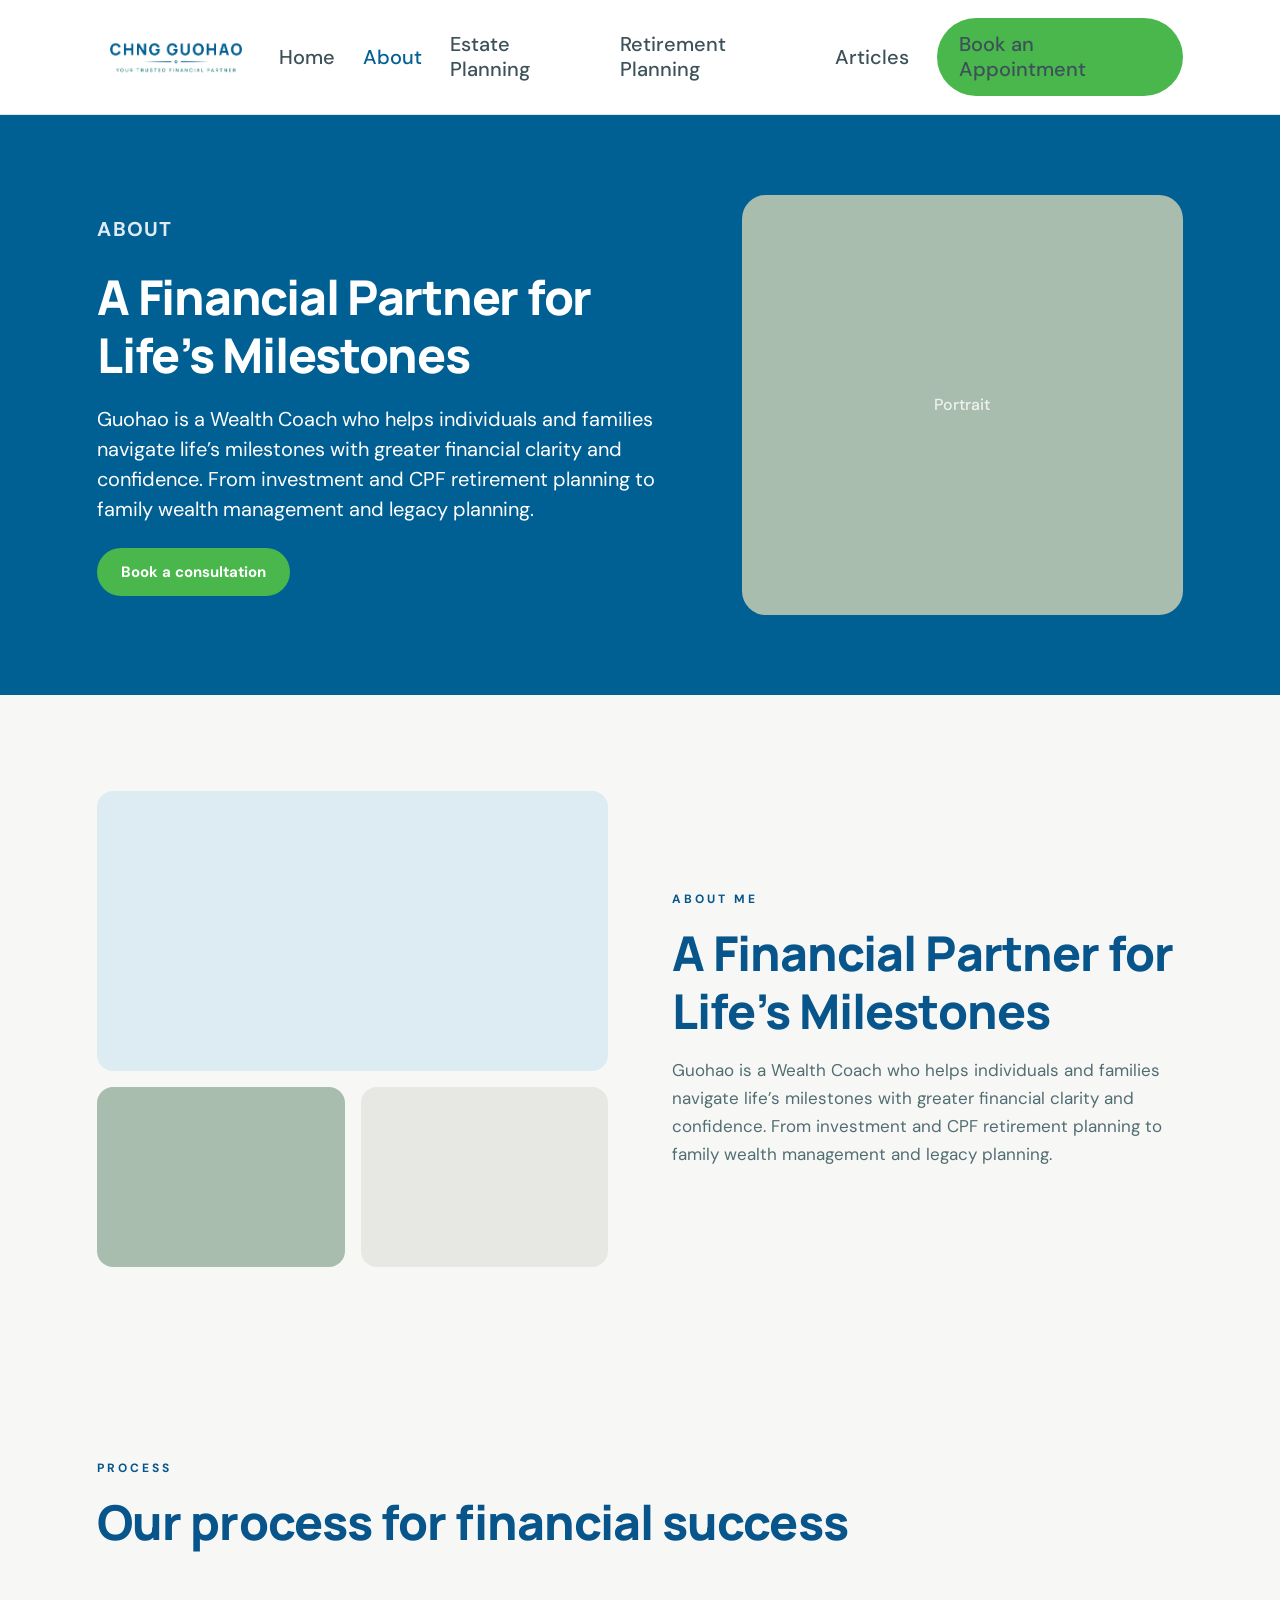
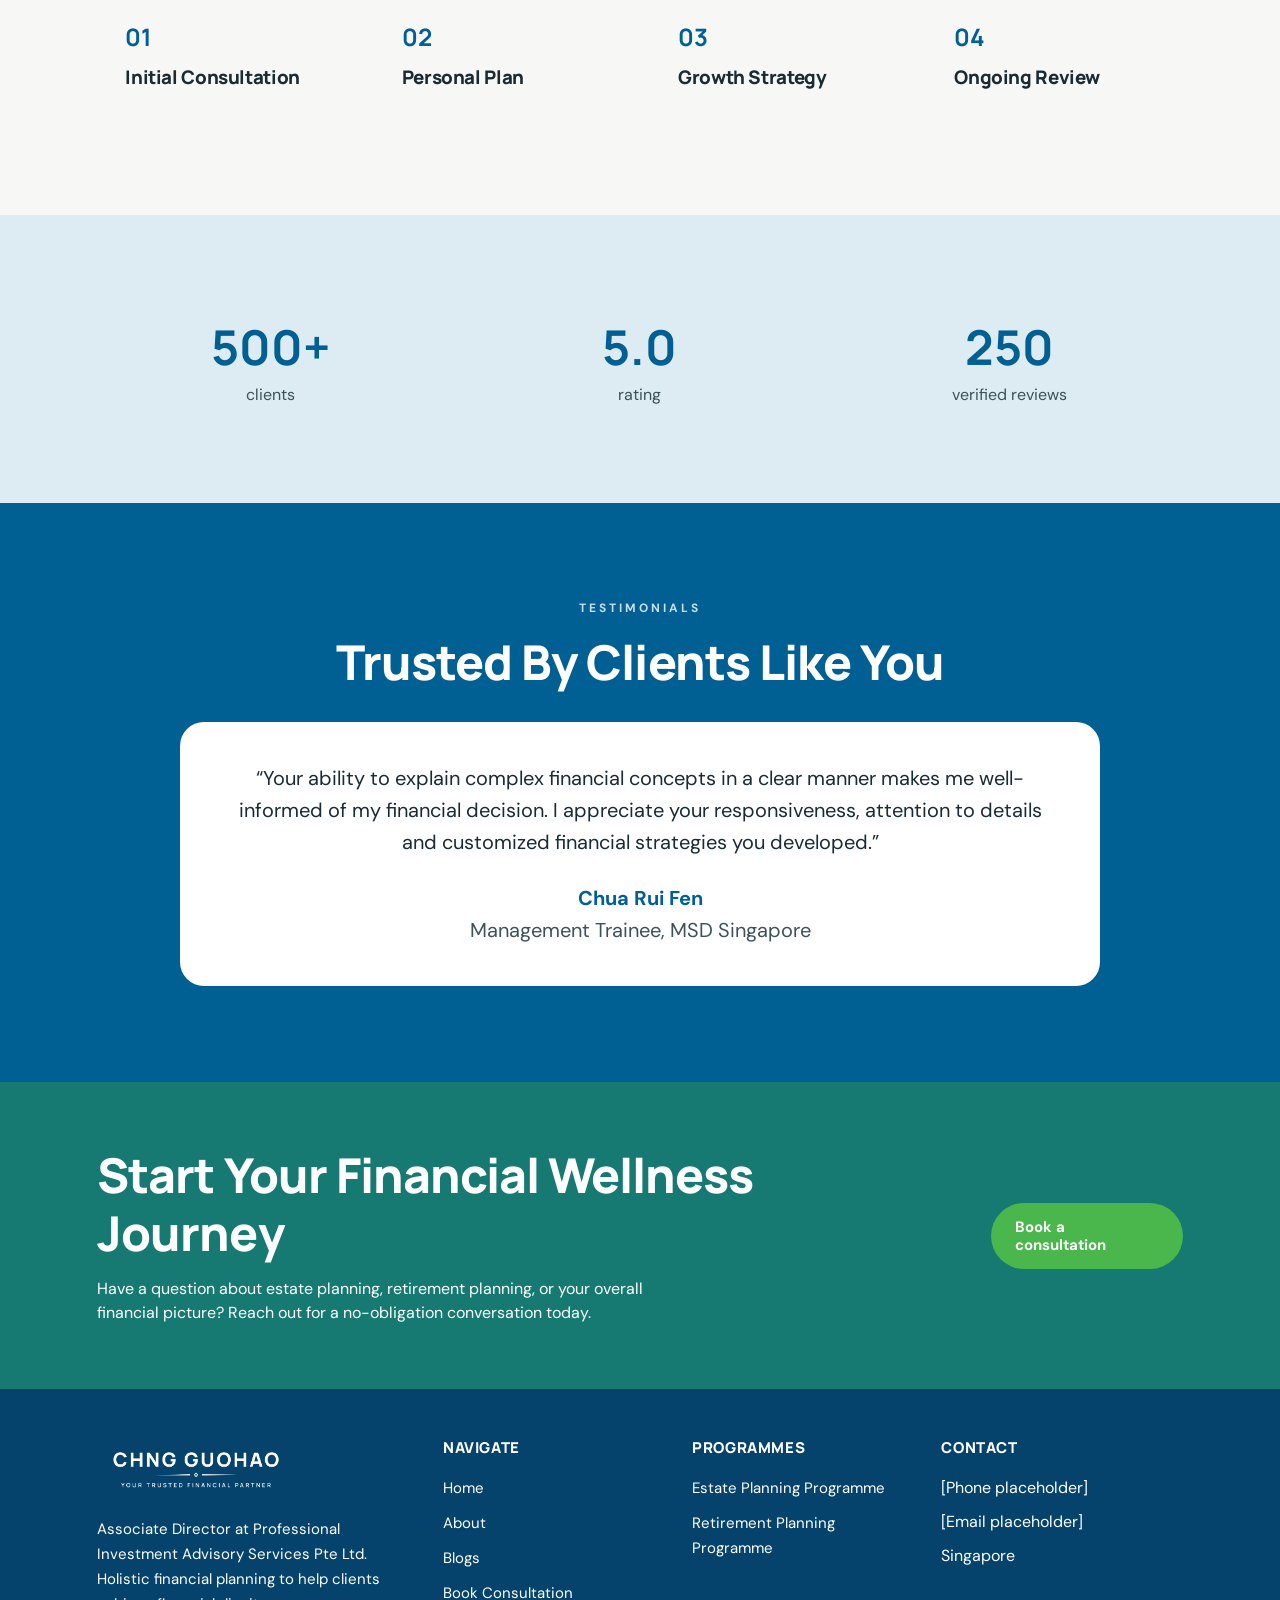
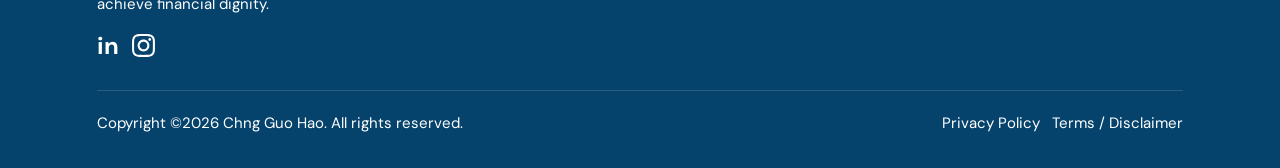
==== site/about.html @ ad6c1161 "Add working Wealth Path website with live growth calculators Ship a six-page static prototype matchi" ====
<!DOCTYPE html>
<html lang="en">
<head>
  <meta charset="utf-8">
  <meta name="viewport" content="width=device-width, initial-scale=1">
  <title>About | Wealth Path</title>
  <link rel="preconnect" href="https://fonts.googleapis.com">
  <link rel="preconnect" href="https://fonts.gstatic.com" crossorigin>
  <link href="https://fonts.googleapis.com/css2?family=DM+Sans:ital,opsz,wght@0,9..40,400;0,9..40,500;0,9..40,700;1,9..40,400&family=Manrope:wght@800&display=swap" rel="stylesheet">
  <link rel="stylesheet" href="css/styles.css">
</head>
<body data-page="about">
  <a class="skip" href="#main">Skip to content</a>
  <header class="site-header" data-site-header></header>
  <main id="main">
    <section class="hero navy">
      <div>
        <p class="eyebrow">About</p>
        <h1>A Financial Partner for Life’s Milestones</h1>
        <p>Guohao is a Wealth Coach who helps individuals and families navigate life’s milestones with greater financial clarity and confidence. From investment and CPF retirement planning to family wealth management and legacy planning.</p>
        <a class="btn" href="book.html">Book a consultation</a>
      </div>
      <div class="portrait" aria-hidden="true">Portrait</div>
    </section>
    <section class="section">
      <div class="section-inner split">
        <div class="mosaic">
          <div class="wide"></div>
          <div class="mosaic-row"><span></span><span></span></div>
        </div>
        <div>
          <p class="kicker navy">About me</p>
          <h2>A Financial Partner for Life’s Milestones</h2>
          <p class="lede">Guohao is a Wealth Coach who helps individuals and families navigate life’s milestones with greater financial clarity and confidence. From investment and CPF retirement planning to family wealth management and legacy planning.</p>
        </div>
      </div>
    </section>
    <section class="section">
      <div class="section-inner">
        <p class="kicker navy">Process</p>
        <h2>Our process for financial success</h2>
        <div class="steps">
          <div class="step"><strong>01</strong><h3>Initial Consultation</h3></div>
          <div class="step"><strong>02</strong><h3>Personal Plan</h3></div>
          <div class="step"><strong>03</strong><h3>Growth Strategy</h3></div>
          <div class="step"><strong>04</strong><h3>Ongoing Review</h3></div>
        </div>
      </div>
    </section>
    <section class="section stats">
      <div><strong>500+</strong><span>clients</span></div>
      <div><strong>5.0</strong><span>rating</span></div>
      <div><strong>250</strong><span>verified reviews</span></div>
    </section>
    <section class="section quote-wrap">
      <p class="kicker">Testimonials</p>
      <h2>Trusted By Clients Like You</h2>
      <blockquote class="quote">
        <p>“Your ability to explain complex financial concepts in a clear manner makes me well-informed of my financial decision. I appreciate your responsiveness, attention to details and customized financial strategies you developed.”</p>
        <p class="who">Chua Rui Fen</p>
        <p class="role">Management Trainee, MSD Singapore</p>
      </blockquote>
    </section>
    <section class="cta-band">
      <div>
        <h2>Start Your Financial Wellness Journey</h2>
        <p>Have a question about estate planning, retirement planning, or your overall financial picture? Reach out for a no-obligation conversation today.</p>
      </div>
      <a class="btn" href="book.html">Book a consultation</a>
    </section>
  </main>
  <footer class="site-footer" data-site-footer></footer>
  <script src="js/site.js"></script>
</body>
</html>
---- site/css/styles.css ----
:root {
  --navy: #005f93;
  --navy-deep: #07558a;
  --teal: #167a72;
  --sage: #a9bdaf;
  --warm: #e7e7e3;
  --ice: #dcecf2;
  --gold: #f2ba49;
  --ink: #1a2b33;
  --muted: #3d5159;
  --muted-2: #526d72;
  --page: #f7f8f6;
  --white: #ffffff;
  --footer: #05436c;
  --cta: #49b74c;
  --pad: clamp(20px, 7.6vw, 110px);
  --max: 1224px;
  --radius: 16px;
  --shadow: 0 18px 30px rgba(7, 85, 138, 0.1);
}

*,
*::before,
*::after { box-sizing: border-box; }

html { scroll-behavior: smooth; }

body {
  margin: 0;
  background: var(--page);
  color: var(--ink);
  font-family: "DM Sans", system-ui, sans-serif;
  font-optical-sizing: auto;
  line-height: 1.5;
}

img { max-width: 100%; display: block; }
a { color: inherit; text-decoration: none; }
button, input, select, textarea { font: inherit; }
h1, h2, h3 { font-family: Manrope, "DM Sans", sans-serif; font-weight: 800; letter-spacing: -0.02em; margin: 0; }
p { margin: 0; }

.skip {
  position: absolute;
  left: -999px;
  top: 8px;
}
.skip:focus { left: 8px; background: var(--white); padding: 8px 12px; z-index: 40; }

/* Header */
.site-header {
  background: var(--white);
  position: sticky;
  top: 0;
  z-index: 20;
  border-bottom: 1px solid rgba(169, 189, 175, 0.35);
}
.header-inner {
  max-width: 1440px;
  margin: 0 auto;
  min-height: 93px;
  padding: 18px var(--pad);
  display: flex;
  align-items: center;
  justify-content: space-between;
  gap: 24px;
}
.logo img { height: 52px; width: auto; }
.nav {
  display: flex;
  align-items: center;
  gap: 28px;
}
.nav a {
  color: var(--muted);
  font-size: 20px;
  font-weight: 500;
  line-height: 25px;
}
.nav a:hover,
.nav a.is-active { color: var(--navy); }
.btn {
  display: inline-flex;
  align-items: center;
  justify-content: center;
  gap: 8px;
  background: var(--cta);
  color: var(--white);
  border: 0;
  border-radius: 100px;
  padding: 15px 24px;
  font-size: 15px;
  font-weight: 700;
  line-height: 18px;
  cursor: pointer;
}
.btn:hover { filter: brightness(0.96); }
.btn-gold { background: var(--gold); }
.btn-outline {
  background: transparent;
  color: var(--navy);
  border: 1.5px solid var(--navy);
}
.nav-cta { padding: 14px 22px; font-size: 15px; }
.nav-toggle {
  display: none;
  background: none;
  border: 0;
  width: 44px;
  height: 44px;
  cursor: pointer;
}
.nav-toggle span,
.nav-toggle span::before,
.nav-toggle span::after {
  display: block;
  width: 22px;
  height: 2px;
  background: var(--navy);
  position: relative;
}
.nav-toggle span::before,
.nav-toggle span::after {
  content: "";
  position: absolute;
  left: 0;
}
.nav-toggle span::before { top: -7px; }
.nav-toggle span::after { top: 7px; }

/* Hero */
.hero {
  display: grid;
  grid-template-columns: minmax(0, 1.15fr) minmax(280px, 0.85fr);
  gap: 48px;
  align-items: center;
  padding: 80px var(--pad);
  background: var(--teal);
  color: var(--white);
}
.hero.navy { background: var(--navy); }
.eyebrow {
  font-size: 13px;
  font-weight: 700;
  letter-spacing: 1.3px;
  text-transform: uppercase;
  opacity: 0.88;
  margin-bottom: 16px;
}
.hero h1 {
  font-size: clamp(32px, 4vw, 48px);
  line-height: 1.2;
  letter-spacing: -1.27px;
  margin-bottom: 20px;
}
.hero h1 .gold { color: var(--gold); }
.hero p { font-size: 20px; line-height: 30px; max-width: 42ch; margin-bottom: 24px; }
.badges {
  display: flex;
  flex-wrap: wrap;
  gap: 16px;
  align-items: center;
  margin-bottom: 28px;
  font-weight: 700;
}
.badges span { opacity: 0.45; font-family: Manrope, sans-serif; letter-spacing: 0.74px; font-size: 18px; }
.portrait {
  background: var(--sage);
  border-radius: 24px;
  min-height: 420px;
  display: grid;
  place-items: center;
  color: rgba(255,255,255,0.8);
  font-weight: 500;
}

.ticker {
  background: var(--white);
  display: flex;
  flex-wrap: wrap;
  justify-content: center;
  gap: 32px;
  padding: 38px var(--pad);
  font-family: Manrope, sans-serif;
  font-weight: 800;
  letter-spacing: 1.2px;
  font-size: 15px;
}

.section { padding: 96px var(--pad); }
.section.tight { padding: 72px var(--pad); }
.section-inner { max-width: var(--max); margin: 0 auto; }
.kicker {
  color: var(--cta);
  font-size: 12px;
  font-weight: 700;
  letter-spacing: 3px;
  text-transform: uppercase;
  margin-bottom: 16px;
}
.kicker.navy { color: var(--navy-deep); }
h2 { font-size: clamp(32px, 4vw, 48px); line-height: 1.2; color: var(--navy-deep); }
.lede { color: var(--muted-2); font-size: 17px; line-height: 28px; max-width: 52ch; margin-top: 16px; }

.split {
  display: grid;
  grid-template-columns: 1fr 1fr;
  gap: 64px;
  align-items: center;
}
.mosaic { display: grid; gap: 16px; }
.mosaic .wide { height: 280px; border-radius: 16px; background: var(--ice); }
.mosaic-row { display: grid; grid-template-columns: 1fr 1fr; gap: 16px; }
.mosaic-row span { height: 180px; border-radius: 16px; }
.mosaic-row span:first-child { background: var(--sage); }
.mosaic-row span:last-child { background: var(--warm); }

.navy-block { background: var(--navy); color: var(--white); }
.navy-block h2 { color: var(--white); margin-bottom: 40px; }

.usp-grid {
  display: grid;
  grid-template-columns: 1fr 1fr;
  gap: 20px;
}
.usp {
  background: rgba(255,255,255,0.12);
  border-radius: 20px;
  padding: 40px;
  position: relative;
  overflow: hidden;
  min-height: 250px;
}
.usp .icon {
  width: 98px;
  height: 98px;
  border-radius: 8px;
  background: rgba(220, 236, 242, 0.85);
  display: grid;
  place-items: center;
  margin-bottom: 20px;
}
.usp .icon img { max-height: 72px; width: auto; }
.usp h3 { font-family: "DM Sans", sans-serif; font-size: 20px; font-weight: 700; letter-spacing: 0; margin-bottom: 12px; }
.usp p { color: var(--ice); font-size: 18px; line-height: 24px; max-width: 46ch; }
.usp .num {
  position: absolute;
  right: 28px;
  bottom: 8px;
  font-size: 72px;
  font-weight: 300;
  opacity: 0.18;
  line-height: 1;
}

.cards { display: grid; grid-template-columns: 1fr 1fr; gap: 24px; margin-top: 40px; }
.card {
  background: var(--page);
  border-radius: 20px;
  padding: 32px;
}
.card.white { background: var(--white); }
.card h3 { font-size: 20px; color: var(--ink); font-family: Manrope, sans-serif; margin-bottom: 12px; }
.card p { color: var(--muted); font-size: 18px; line-height: 28px; }
.card a { display: inline-block; margin-top: 16px; color: var(--navy); font-weight: 700; font-size: 14px; }

.steps { display: grid; grid-template-columns: repeat(4, 1fr); gap: 20px; margin-top: 40px; }
.step { background: var(--page); border-radius: 16px; padding: 28px; }
.step strong { display: block; color: var(--navy); font-size: 24px; font-family: Manrope, sans-serif; margin-bottom: 8px; }

.stats {
  background: var(--ice);
  display: grid;
  grid-template-columns: repeat(3, 1fr);
  gap: 24px;
  text-align: center;
}
.stats strong { display: block; font-family: Manrope, sans-serif; font-size: 48px; color: var(--navy); }
.stats span { color: var(--muted); }

.quote-wrap { background: var(--navy); color: var(--white); text-align: center; }
.quote-wrap .kicker { color: rgba(255,255,255,0.8); }
.quote-wrap h2 { color: var(--white); margin-bottom: 32px; }
.quote {
  background: var(--white);
  color: var(--ink);
  border-radius: 24px;
  padding: 40px;
  max-width: 920px;
  margin: 0 auto;
}
.quote p { font-size: 20px; line-height: 32px; }
.quote .who { margin-top: 24px; color: var(--navy); font-weight: 700; }
.quote .role { color: var(--muted); font-weight: 400; }

/* FAQ */
.faq-layout { display: grid; grid-template-columns: 420px 1fr; gap: 64px; }
.faq-item {
  border: 1px solid var(--sage);
  border-radius: 12px;
  background: var(--white);
  overflow: hidden;
  margin-bottom: 16px;
}
.faq-item button {
  width: 100%;
  display: flex;
  justify-content: space-between;
  gap: 16px;
  background: none;
  border: 0;
  padding: 20px 24px;
  text-align: left;
  color: var(--navy-deep);
  font-weight: 700;
  font-size: 16px;
  cursor: pointer;
}
.faq-item .sign { font-weight: 400; font-size: 20px; }
.faq-item .answer {
  display: none;
  padding: 0 24px 20px;
  color: var(--muted-2);
  font-size: 15px;
  line-height: 22px;
}
.faq-item.is-open { background: var(--navy); border-color: var(--navy); }
.faq-item.is-open .answer { display: block; color: var(--ice); }
.faq-item.is-open button { color: var(--ice); }

.cta-band {
  background: var(--teal);
  color: var(--white);
  display: flex;
  justify-content: space-between;
  align-items: center;
  gap: 48px;
  padding: 64px var(--pad);
}
.cta-band h2 { color: var(--white); }
.cta-band p { margin-top: 16px; max-width: 52ch; }

/* Calculator */
.calc {
  background: var(--ice);
  padding: 112px var(--pad);
}
.calc-grid {
  max-width: 1280px;
  margin: 0 auto;
  display: grid;
  grid-template-columns: 409px 1fr;
  gap: 80px;
  align-items: start;
}
.calc h2 { font-size: 48px; line-height: 60px; letter-spacing: -1.2px; }
.calc h2 span { color: var(--cta); }
.fv-card {
  background: var(--navy-deep);
  color: var(--white);
  border-radius: 16px;
  padding: 28px;
  margin-top: 32px;
}
.fv-card .label {
  font-size: 12px;
  font-weight: 700;
  letter-spacing: 2.4px;
  text-transform: uppercase;
  color: rgba(255,255,255,0.55);
}
.fv-card .value {
  color: var(--cta);
  font-size: 36px;
  font-weight: 700;
  line-height: 40px;
  margin: 12px 0;
}
.fv-card .note { font-size: 12px; line-height: 20px; color: rgba(255,255,255,0.55); }
.calc-panel {
  background: var(--white);
  border-radius: 16px;
  box-shadow: var(--shadow);
  padding: 32px;
}
.field {
  display: grid;
  grid-template-columns: 1fr 297px 112px;
  gap: 8px;
  align-items: center;
  margin-bottom: 16px;
}
.field label { font-weight: 700; color: var(--navy-deep); }
.field input {
  height: 54px;
  border: 1px solid var(--sage);
  border-radius: 8px;
  padding: 14px 16px;
  color: var(--navy-deep);
}
.field input:focus { outline: 2px solid var(--navy); outline-offset: 1px; }
.chip {
  background: var(--warm);
  height: 52px;
  border-radius: 8px;
  display: grid;
  place-items: center;
  font-weight: 700;
  color: var(--navy-deep);
}
.calc-opts { border-top: 1px solid rgba(169,189,175,0.6); padding-top: 28px; margin-top: 12px; }
.opt {
  display: grid;
  grid-template-columns: 1fr 380px;
  gap: 12px;
  align-items: center;
  margin-bottom: 16px;
}
.opt span { font-weight: 700; color: var(--navy-deep); }
.seg {
  display: grid;
  grid-auto-flow: column;
  gap: 0;
  background: var(--warm);
  border-radius: 12px;
  padding: 4px;
}
.seg button {
  background: transparent;
  border: 0;
  border-radius: 8px;
  padding: 12px 8px;
  color: var(--muted-2);
  font-weight: 700;
  font-size: 14px;
  cursor: pointer;
  text-transform: capitalize;
}
.seg button.is-on {
  background: var(--white);
  color: var(--navy-deep);
  box-shadow: 0 1px 1.5px rgba(0,0,0,0.1);
}

.article-grid {
  display: grid;
  grid-template-columns: repeat(3, 1fr);
  gap: 16px;
  margin-top: 40px;
}
.article {
  background: var(--white);
  border-radius: 16px;
  overflow: hidden;
}
.article .thumb { height: 180px; background: var(--ice); }
.article .thumb.sage { background: var(--sage); }
.article .thumb.warm { background: var(--warm); }
.article .body { padding: 20px; }
.meta { color: var(--muted); font-size: 14px; margin-bottom: 8px; }
.article h3 { font-size: 18px; line-height: 24px; color: var(--ink); font-family: "DM Sans", sans-serif; font-weight: 700; letter-spacing: 0; }
.article p { margin-top: 8px; color: var(--muted); font-size: 15px; }
.article .more { margin-top: 16px; color: var(--navy); font-weight: 700; }

.form {
  display: grid;
  gap: 16px;
  margin-top: 24px;
}
.form label { font-weight: 700; color: var(--navy-deep); font-size: 14px; display: grid; gap: 8px; }
.form input,
.form select,
.form textarea {
  width: 100%;
  border: 1px solid var(--sage);
  border-radius: 12px;
  padding: 16px;
  background: var(--white);
  color: var(--ink);
}
.form textarea { min-height: 120px; resize: vertical; }
.form-note { color: var(--muted); font-size: 13px; }
.form-success {
  display: none;
  background: var(--ice);
  border-radius: 16px;
  padding: 24px;
  color: var(--navy-deep);
}
.form.is-sent .fields { display: none; }
.form.is-sent .form-success { display: block; }

.site-footer {
  background: var(--footer);
  color: var(--white);
  padding: 48px var(--pad) 32px;
}
.footer-grid {
  max-width: var(--max);
  margin: 0 auto;
  display: grid;
  grid-template-columns: 1.3fr 0.9fr 0.9fr 1fr;
  gap: 32px;
}
.site-footer .logo img { height: 64px; margin-bottom: 16px; }
.site-footer p, .site-footer a { font-size: 15px; line-height: 25px; }
.site-footer h3 {
  font-size: 15px;
  letter-spacing: 0.6px;
  text-transform: uppercase;
  margin-bottom: 16px;
}
.site-footer ul { list-style: none; padding: 0; margin: 0; display: grid; gap: 10px; }
.social { display: flex; gap: 12px; margin-top: 16px; align-items: center; }
.social a { font-weight: 700; font-size: 24px; }
.legal {
  max-width: var(--max);
  margin: 32px auto 0;
  padding-top: 20px;
  border-top: 1px solid rgba(255,255,255,0.15);
  display: flex;
  justify-content: space-between;
  gap: 16px;
  font-size: 13px;
}

@media (max-width: 1100px) {
  .hero, .split, .faq-layout, .calc-grid, .cta-band, .footer-grid, .usp-grid, .cards, .steps, .stats, .article-grid {
    grid-template-columns: 1fr;
  }
  .field, .opt { grid-template-columns: 1fr; }
  .chip { display: none; }
  .nav-toggle { display: grid; place-items: center; }
  .nav {
    display: none;
    position: absolute;
    inset: 93px 16px auto;
    background: var(--white);
    flex-direction: column;
    align-items: stretch;
    padding: 16px;
    border-radius: 16px;
    box-shadow: var(--shadow);
  }
  .nav.is-open { display: flex; }
  .header-inner { position: relative; }
}
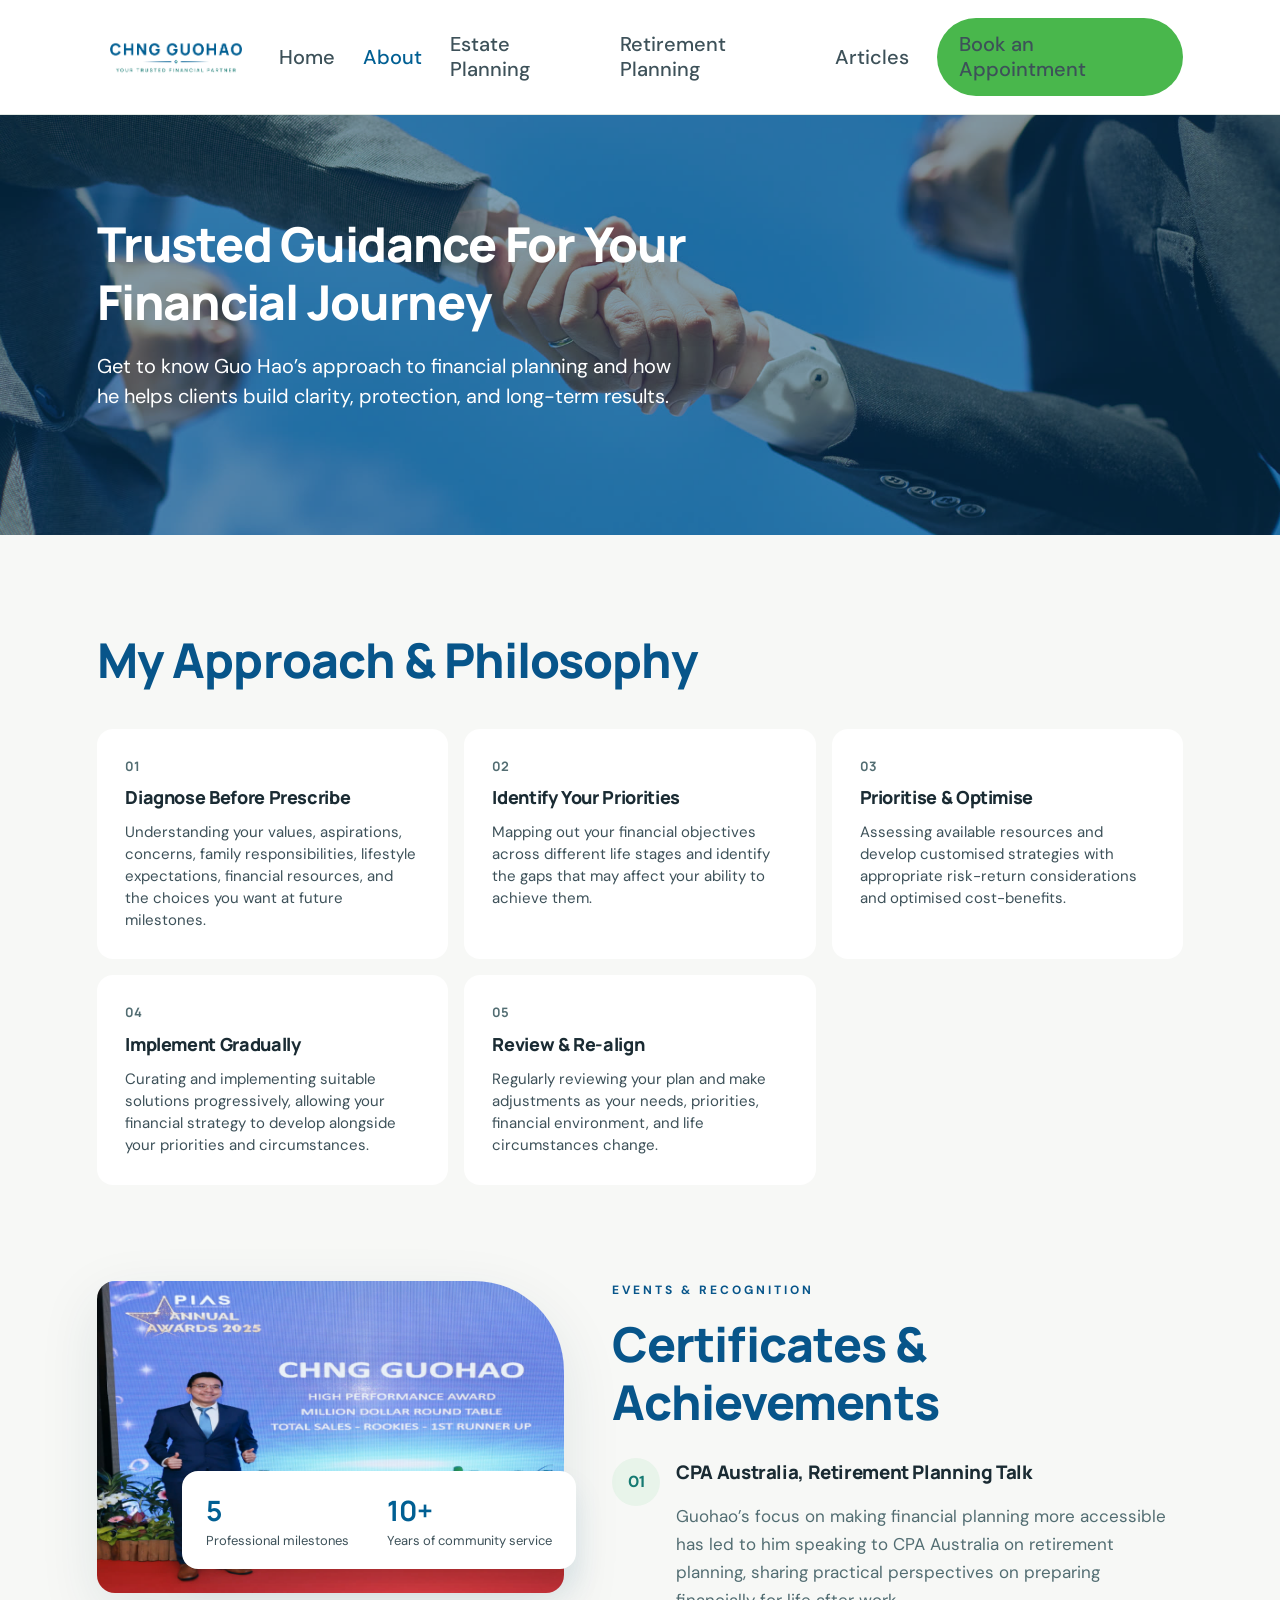
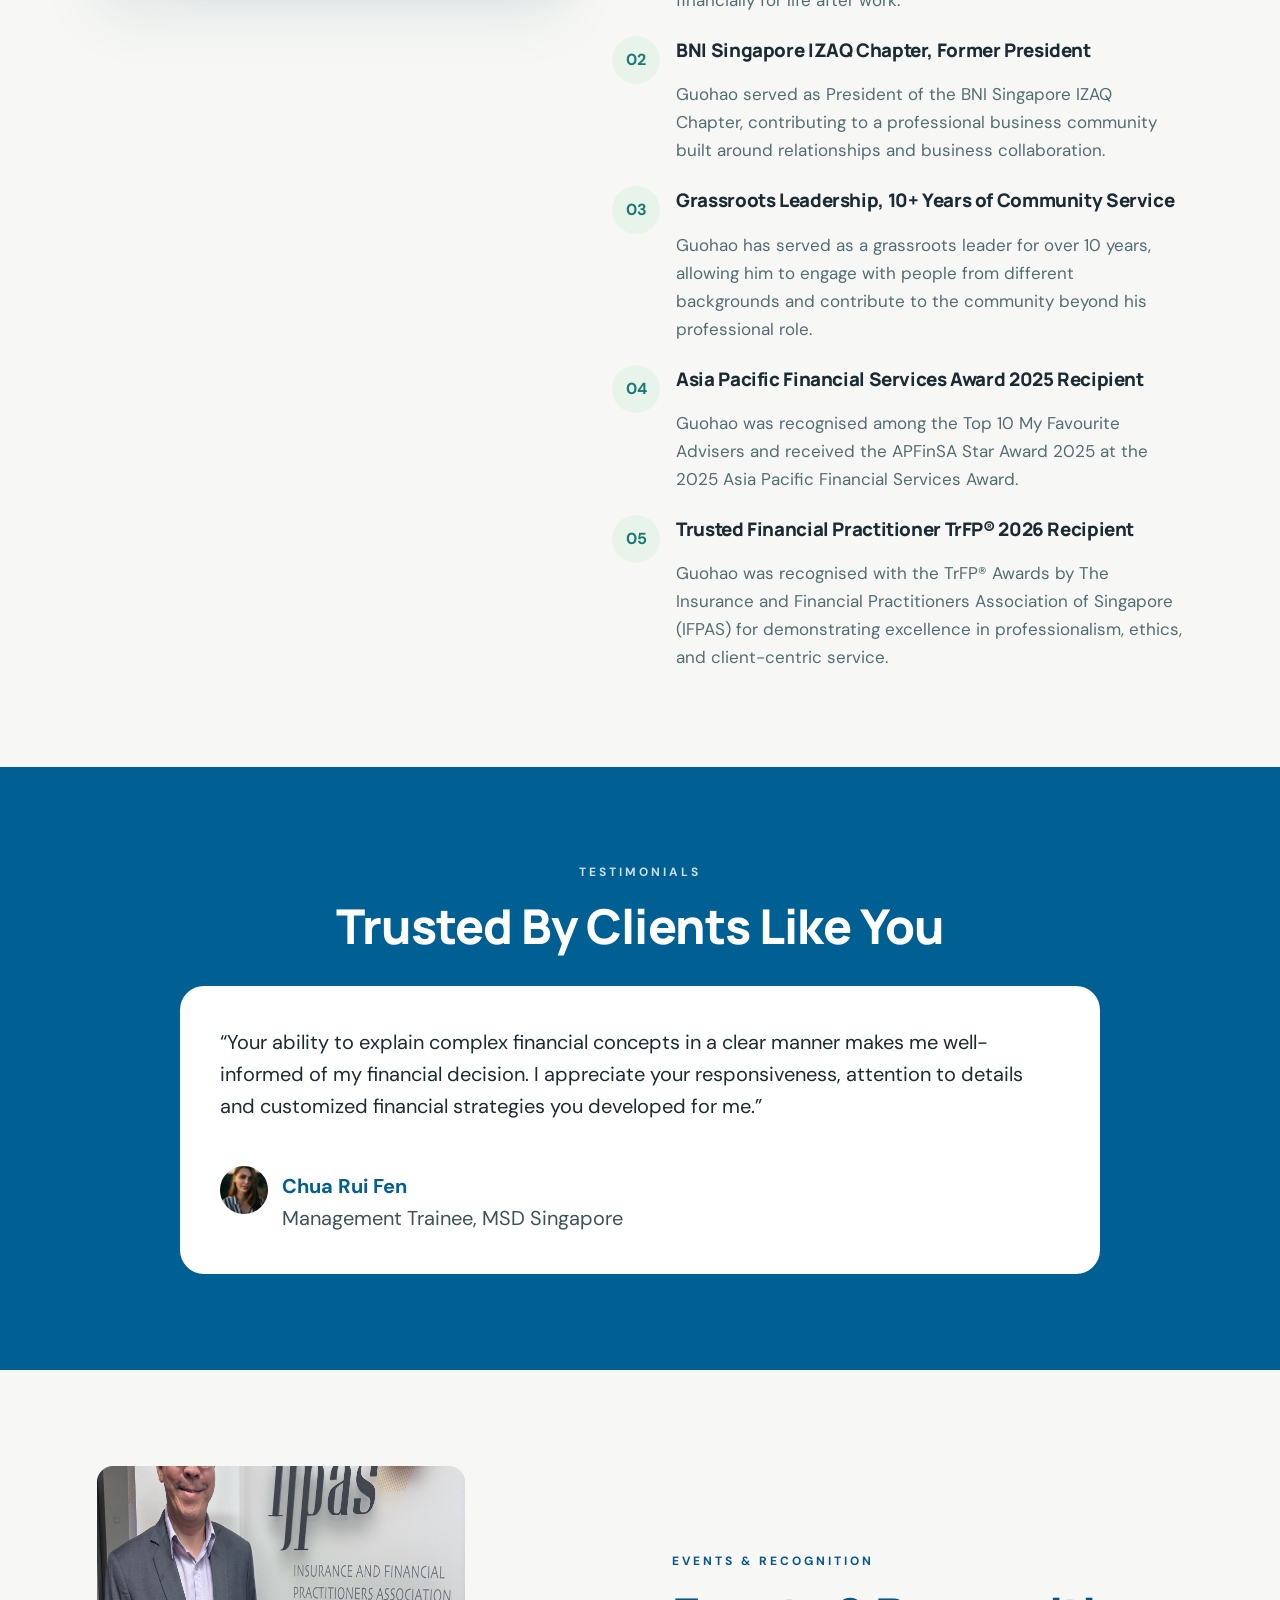
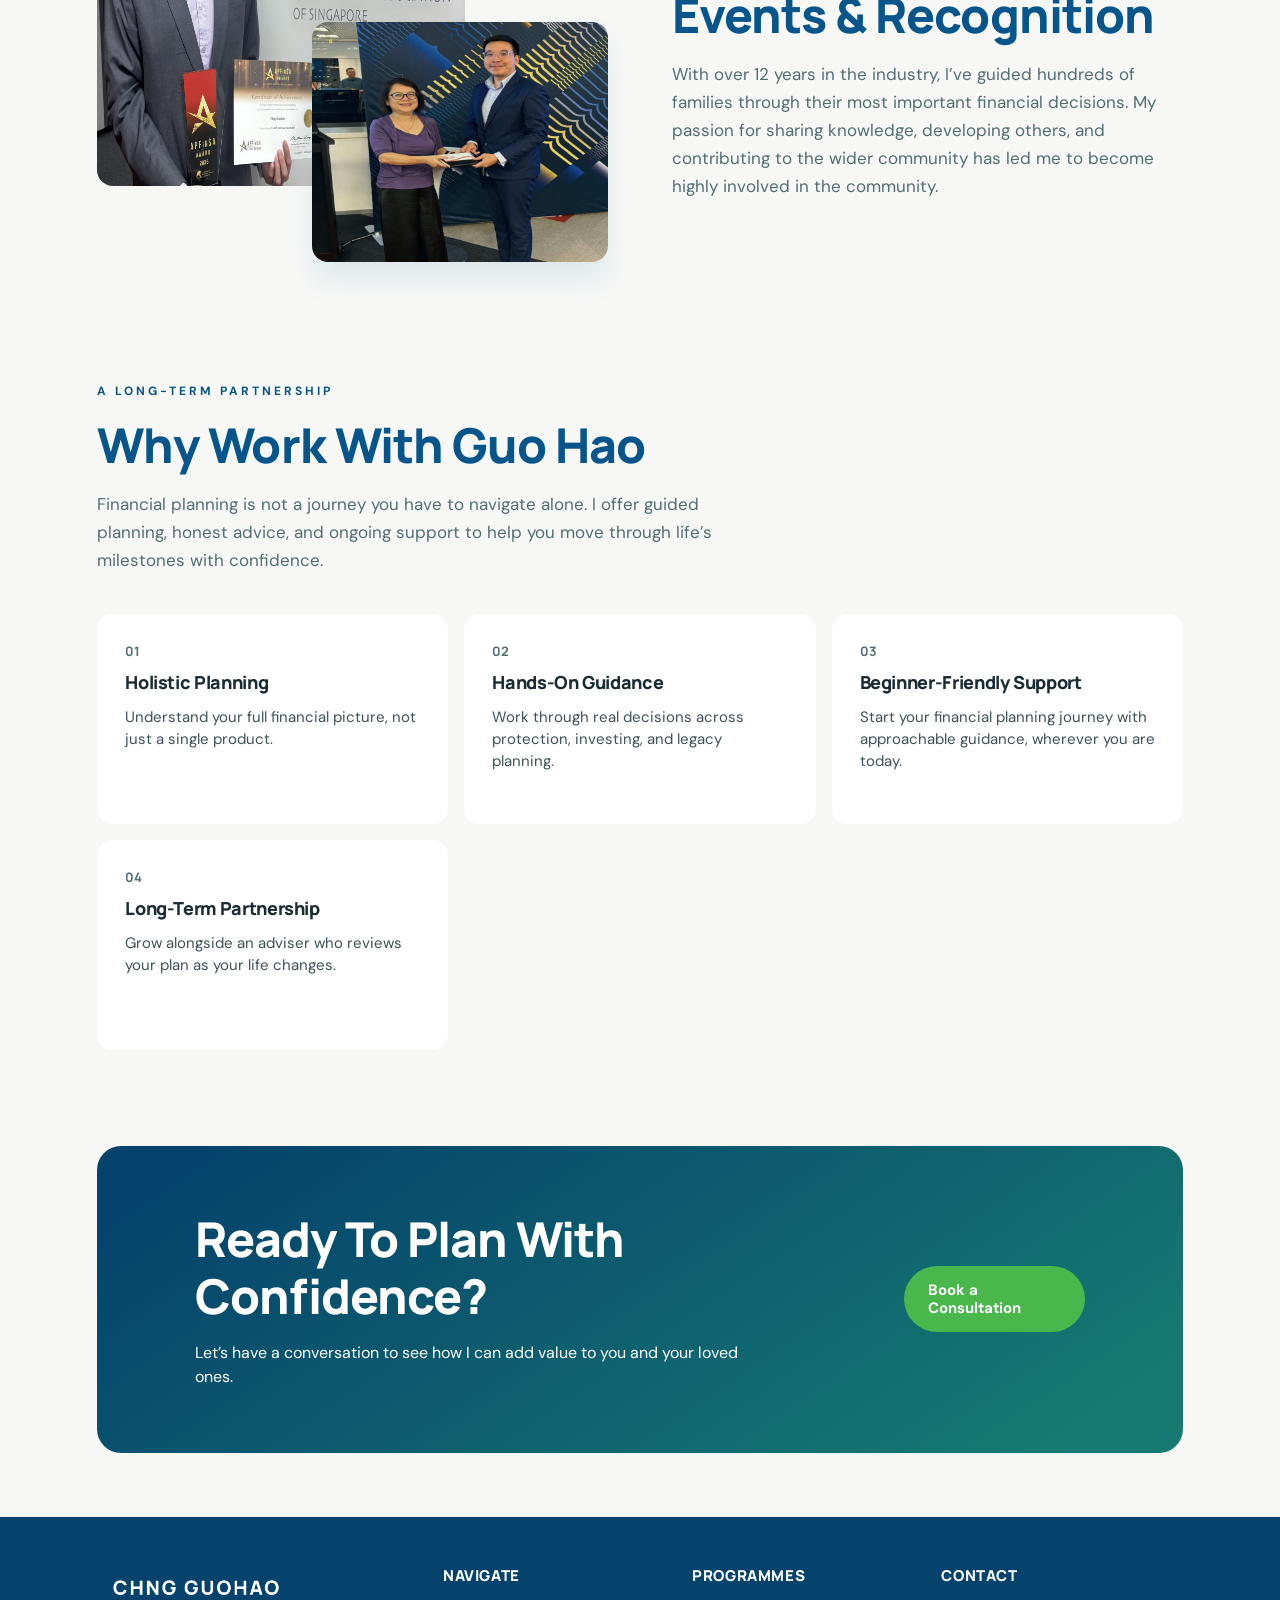
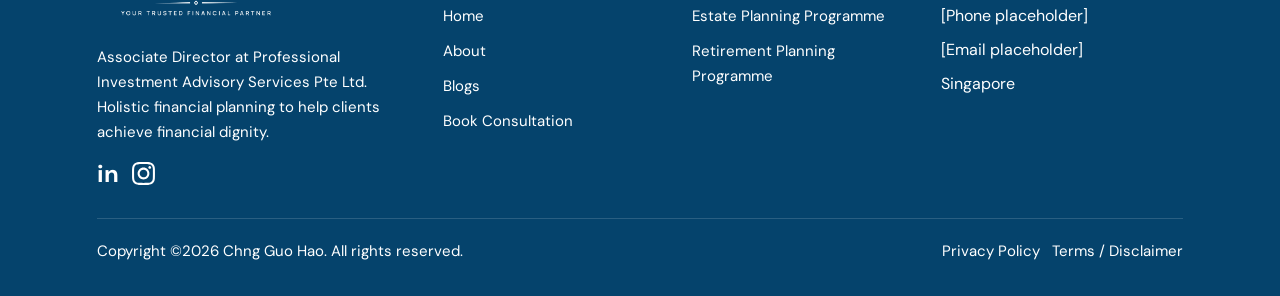
==== commit da2cbd4c: "Restore Figma photos and hover interactions on the website Pull the prototype portraits, mastheads, " ====
--- a/site/about.html
+++ b/site/about.html
@@ -13,60 +13,159 @@
   <a class="skip" href="#main">Skip to content</a>
   <header class="site-header" data-site-header></header>
   <main id="main">
-    <section class="hero navy">
-      <div>
-        <p class="eyebrow">About</p>
-        <h1>A Financial Partner for Life’s Milestones</h1>
-        <p>Guohao is a Wealth Coach who helps individuals and families navigate life’s milestones with greater financial clarity and confidence. From investment and CPF retirement planning to family wealth management and legacy planning.</p>
-        <a class="btn" href="book.html">Book a consultation</a>
-      </div>
-      <div class="portrait" aria-hidden="true">Portrait</div>
-    </section>
-    <section class="section">
-      <div class="section-inner split">
-        <div class="mosaic">
-          <div class="wide"></div>
-          <div class="mosaic-row"><span></span><span></span></div>
-        </div>
-        <div>
-          <p class="kicker navy">About me</p>
-          <h2>A Financial Partner for Life’s Milestones</h2>
-          <p class="lede">Guohao is a Wealth Coach who helps individuals and families navigate life’s milestones with greater financial clarity and confidence. From investment and CPF retirement planning to family wealth management and legacy planning.</p>
-        </div>
+    <section class="masthead about">
+      <img src="assets/photos/masthead-about.jpg" alt="">
+      <div class="copy">
+        <h1>Trusted Guidance For Your Financial Journey</h1>
+        <p>Get to know Guo Hao’s approach to financial planning and how he helps clients build clarity, protection, and long-term results.</p>
       </div>
     </section>
     <section class="section">
       <div class="section-inner">
-        <p class="kicker navy">Process</p>
-        <h2>Our process for financial success</h2>
-        <div class="steps">
-          <div class="step"><strong>01</strong><h3>Initial Consultation</h3></div>
-          <div class="step"><strong>02</strong><h3>Personal Plan</h3></div>
-          <div class="step"><strong>03</strong><h3>Growth Strategy</h3></div>
-          <div class="step"><strong>04</strong><h3>Ongoing Review</h3></div>
+        <h2>My Approach &amp; Philosophy</h2>
+        <div class="philosophy">
+          <article>
+            <strong>01</strong>
+            <h3>Diagnose Before Prescribe</h3>
+            <p>Understanding your values, aspirations, concerns, family responsibilities, lifestyle expectations, financial resources, and the choices you want at future milestones.</p>
+          </article>
+          <article>
+            <strong>02</strong>
+            <h3>Identify Your Priorities</h3>
+            <p>Mapping out your financial objectives across different life stages and identify the gaps that may affect your ability to achieve them.</p>
+          </article>
+          <article>
+            <strong>03</strong>
+            <h3>Prioritise &amp; Optimise</h3>
+            <p>Assessing available resources and develop customised strategies with appropriate risk-return considerations and optimised cost-benefits.</p>
+          </article>
+          <article>
+            <strong>04</strong>
+            <h3>Implement Gradually</h3>
+            <p>Curating and implementing suitable solutions progressively, allowing your financial strategy to develop alongside your priorities and circumstances.</p>
+          </article>
+          <article>
+            <strong>05</strong>
+            <h3>Review &amp; Re-align</h3>
+            <p>Regularly reviewing your plan and make adjustments as your needs, priorities, financial environment, and life circumstances change.</p>
+          </article>
         </div>
       </div>
     </section>
-    <section class="section stats">
-      <div><strong>500+</strong><span>clients</span></div>
-      <div><strong>5.0</strong><span>rating</span></div>
-      <div><strong>250</strong><span>verified reviews</span></div>
+    <section class="section" style="padding-top:0">
+      <div class="section-inner achievements">
+        <div class="award-photo">
+          <img src="assets/photos/pias-awards.jpg" alt="Chng Guohao at the PIAS Annual Awards 2025">
+          <div class="award-stats">
+            <div><strong>5</strong><span>Professional milestones</span></div>
+            <div><strong>10+</strong><span>Years of community service</span></div>
+          </div>
+        </div>
+        <div>
+          <p class="kicker navy">Events &amp; recognition</p>
+          <h2>Certificates &amp; Achievements</h2>
+          <div class="timeline" style="margin-top:28px">
+            <article>
+              <div class="mark">01</div>
+              <div>
+                <h3>CPA Australia, Retirement Planning Talk</h3>
+                <p class="lede">Guohao’s focus on making financial planning more accessible has led to him speaking to CPA Australia on retirement planning, sharing practical perspectives on preparing financially for life after work.</p>
+              </div>
+            </article>
+            <article>
+              <div class="mark">02</div>
+              <div>
+                <h3>BNI Singapore IZAQ Chapter, Former President</h3>
+                <p class="lede">Guohao served as President of the BNI Singapore IZAQ Chapter, contributing to a professional business community built around relationships and business collaboration.</p>
+              </div>
+            </article>
+            <article>
+              <div class="mark">03</div>
+              <div>
+                <h3>Grassroots Leadership, 10+ Years of Community Service</h3>
+                <p class="lede">Guohao has served as a grassroots leader for over 10 years, allowing him to engage with people from different backgrounds and contribute to the community beyond his professional role.</p>
+              </div>
+            </article>
+            <article>
+              <div class="mark">04</div>
+              <div>
+                <h3>Asia Pacific Financial Services Award 2025 Recipient</h3>
+                <p class="lede">Guohao was recognised among the Top 10 My Favourite Advisers and received the APFinSA Star Award 2025 at the 2025 Asia Pacific Financial Services Award.</p>
+              </div>
+            </article>
+            <article>
+              <div class="mark">05</div>
+              <div>
+                <h3>Trusted Financial Practitioner TrFP® 2026 Recipient</h3>
+                <p class="lede">Guohao was recognised with the TrFP® Awards by The Insurance and Financial Practitioners Association of Singapore (IFPAS) for demonstrating excellence in professionalism, ethics, and client-centric service.</p>
+              </div>
+            </article>
+          </div>
+        </div>
+      </div>
     </section>
     <section class="section quote-wrap">
       <p class="kicker">Testimonials</p>
       <h2>Trusted By Clients Like You</h2>
       <blockquote class="quote">
-        <p>“Your ability to explain complex financial concepts in a clear manner makes me well-informed of my financial decision. I appreciate your responsiveness, attention to details and customized financial strategies you developed.”</p>
-        <p class="who">Chua Rui Fen</p>
-        <p class="role">Management Trainee, MSD Singapore</p>
+        <p>“Your ability to explain complex financial concepts in a clear manner makes me well-informed of my financial decision. I appreciate your responsiveness, attention to details and customized financial strategies you developed for me.”</p>
+        <div class="quote-person">
+          <img src="assets/photos/siti.jpg" alt="">
+          <div>
+            <p class="who">Chua Rui Fen</p>
+            <p class="role">Management Trainee, MSD Singapore</p>
+          </div>
+        </div>
       </blockquote>
+    </section>
+    <section class="section">
+      <div class="section-inner split">
+        <div class="mosaic ifast">
+          <div class="mosaic-a"><img src="assets/photos/mosaic-ifast-1.jpg" alt="Guohao at an iFAST recognition event"></div>
+          <div class="mosaic-b"><img src="assets/photos/mosaic-ifast-2.jpg" alt="Guohao with a colleague at an industry event"></div>
+        </div>
+        <div>
+          <p class="kicker navy">Events &amp; Recognition</p>
+          <h2>Events &amp; Recognition</h2>
+          <p class="lede">With over 12 years in the industry, I’ve guided hundreds of families through their most important financial decisions. My passion for sharing knowledge, developing others, and contributing to the wider community has led me to become highly involved in the community.</p>
+        </div>
+      </div>
+    </section>
+    <section class="section" style="padding-top:0">
+      <div class="section-inner">
+        <p class="kicker navy">A long-term partnership</p>
+        <h2>Why Work With Guo Hao</h2>
+        <p class="lede">Financial planning is not a journey you have to navigate alone. I offer guided planning, honest advice, and ongoing support to help you move through life’s milestones with confidence.</p>
+        <div class="philosophy">
+          <article>
+            <strong>01</strong>
+            <h3>Holistic Planning</h3>
+            <p>Understand your full financial picture, not just a single product.</p>
+          </article>
+          <article>
+            <strong>02</strong>
+            <h3>Hands-On Guidance</h3>
+            <p>Work through real decisions across protection, investing, and legacy planning.</p>
+          </article>
+          <article>
+            <strong>03</strong>
+            <h3>Beginner-Friendly Support</h3>
+            <p>Start your financial planning journey with approachable guidance, wherever you are today.</p>
+          </article>
+          <article>
+            <strong>04</strong>
+            <h3>Long-Term Partnership</h3>
+            <p>Grow alongside an adviser who reviews your plan as your life changes.</p>
+          </article>
+        </div>
+      </div>
     </section>
     <section class="cta-band">
       <div>
-        <h2>Start Your Financial Wellness Journey</h2>
-        <p>Have a question about estate planning, retirement planning, or your overall financial picture? Reach out for a no-obligation conversation today.</p>
+        <h2>Ready To Plan With Confidence?</h2>
+        <p>Let’s have a conversation to see how I can add value to you and your loved ones.</p>
       </div>
-      <a class="btn" href="book.html">Book a consultation</a>
+      <a class="btn" href="book.html">Book a Consultation</a>
     </section>
   </main>
   <footer class="site-footer" data-site-footer></footer>
--- a/site/css/styles.css
+++ b/site/css/styles.css
@@ -17,6 +17,7 @@
   --max: 1224px;
   --radius: 16px;
   --shadow: 0 18px 30px rgba(7, 85, 138, 0.1);
+  --grad: linear-gradient(146deg, #05436c 8%, #167a72 92%);
 }
 
 *,
@@ -76,8 +77,10 @@
   font-size: 20px;
   font-weight: 500;
   line-height: 25px;
+  transition: color 0.2s ease, transform 0.2s ease;
 }
 .nav a:hover,
+.nav a:focus-visible,
 .nav a.is-active { color: var(--navy); }
 .btn {
   display: inline-flex;
@@ -93,13 +96,27 @@
   font-weight: 700;
   line-height: 18px;
   cursor: pointer;
-}
-.btn:hover { filter: brightness(0.96); }
+  transition: transform 0.2s ease, filter 0.2s ease, background 0.2s ease, box-shadow 0.2s ease;
+}
+.btn:hover,
+.btn:focus-visible {
+  filter: brightness(0.96);
+  transform: translateY(-1px);
+  box-shadow: 0 8px 18px rgba(73, 183, 76, 0.28);
+}
 .btn-gold { background: var(--gold); }
+.btn-gold:hover { box-shadow: 0 8px 18px rgba(242, 186, 73, 0.35); }
 .btn-outline {
   background: transparent;
   color: var(--navy);
   border: 1.5px solid var(--navy);
+  box-shadow: none;
+}
+.btn-outline:hover {
+  background: var(--navy);
+  color: var(--white);
+  filter: none;
+  box-shadow: none;
 }
 .nav-cta { padding: 14px 22px; font-size: 15px; }
 .nav-toggle {
@@ -128,17 +145,30 @@
 .nav-toggle span::before { top: -7px; }
 .nav-toggle span::after { top: 7px; }
 
-/* Hero */
-.hero {
-  display: grid;
-  grid-template-columns: minmax(0, 1.15fr) minmax(280px, 0.85fr);
-  gap: 48px;
-  align-items: center;
-  padding: 80px var(--pad);
+/* Home hero */
+.hero-home {
+  display: grid;
+  grid-template-columns: minmax(0, 1.05fr) minmax(280px, 0.95fr);
+  gap: 24px;
+  align-items: end;
+  min-height: 650px;
+  padding: 56px var(--pad) 0;
   background: var(--teal);
   color: var(--white);
-}
-.hero.navy { background: var(--navy); }
+  overflow: hidden;
+  position: relative;
+}
+.hero-home::before {
+  content: "";
+  position: absolute;
+  inset: -8% -10% auto auto;
+  width: min(52vw, 640px);
+  height: min(52vw, 640px);
+  border-radius: 50%;
+  background: radial-gradient(circle, rgba(73, 183, 76, 0.28), transparent 68%);
+  pointer-events: none;
+}
+.hero-copy { position: relative; z-index: 1; padding-bottom: 72px; }
 .eyebrow {
   font-size: 13px;
   font-weight: 700;
@@ -147,44 +177,130 @@
   opacity: 0.88;
   margin-bottom: 16px;
 }
+.hero-home h1,
+.masthead h1,
 .hero h1 {
   font-size: clamp(32px, 4vw, 48px);
   line-height: 1.2;
   letter-spacing: -1.27px;
   margin-bottom: 20px;
 }
-.hero h1 .gold { color: var(--gold); }
-.hero p { font-size: 20px; line-height: 30px; max-width: 42ch; margin-bottom: 24px; }
+.hero-home h1 .accent { color: var(--cta); }
+.hero-home p,
+.masthead p { font-size: 20px; line-height: 30px; max-width: 42ch; margin-bottom: 24px; }
 .badges {
   display: flex;
   flex-wrap: wrap;
   gap: 16px;
   align-items: center;
-  margin-bottom: 28px;
+  margin-top: 28px;
   font-weight: 700;
 }
 .badges span { opacity: 0.45; font-family: Manrope, sans-serif; letter-spacing: 0.74px; font-size: 18px; }
+.hero-art {
+  position: relative;
+  min-height: 560px;
+  z-index: 1;
+}
+.hero-art img {
+  position: absolute;
+  right: -4%;
+  bottom: 0;
+  height: 108%;
+  width: auto;
+  max-width: none;
+  object-fit: contain;
+  object-position: bottom;
+}
+.spin-dot {
+  position: absolute;
+  width: 18px;
+  height: 18px;
+  border-radius: 50%;
+  background: rgba(220, 236, 242, 0.85);
+  animation: spin-dot 2s cubic-bezier(0.5, 0, 0.5, 1) infinite;
+}
+.spin-dot:nth-child(1) { top: 18%; left: 8%; }
+.spin-dot:nth-child(2) { top: 42%; right: 12%; animation-delay: 0.35s; }
+.spin-dot:nth-child(3) { bottom: 28%; left: 22%; animation-delay: 0.7s; }
+@keyframes spin-dot {
+  0% { transform: rotate(-92deg); }
+  45.1% { transform: rotate(69deg); }
+  100% { transform: rotate(275deg); }
+}
+
+/* Inner-page photo mastheads */
+.masthead {
+  position: relative;
+  min-height: 420px;
+  display: grid;
+  align-items: center;
+  padding: 96px var(--pad);
+  color: var(--white);
+  overflow: hidden;
+}
+.masthead img {
+  position: absolute;
+  inset: 0;
+  width: 100%;
+  height: 100%;
+  object-fit: cover;
+}
+.masthead::after {
+  content: "";
+  position: absolute;
+  inset: 0;
+  background: rgba(7, 85, 138, 0.42);
+}
+.masthead.about::after { background: rgba(5, 67, 108, 0.5); }
+.masthead .copy { position: relative; z-index: 1; max-width: 740px; }
+
+.hero {
+  display: grid;
+  grid-template-columns: minmax(0, 1.15fr) minmax(280px, 0.85fr);
+  gap: 48px;
+  align-items: center;
+  padding: 80px var(--pad);
+  background: var(--teal);
+  color: var(--white);
+}
+.hero.navy { background: var(--navy); }
+.hero h1 .gold { color: var(--gold); }
+.hero p { font-size: 20px; line-height: 30px; max-width: 42ch; margin-bottom: 24px; }
 .portrait {
-  background: var(--sage);
   border-radius: 24px;
   min-height: 420px;
-  display: grid;
-  place-items: center;
-  color: rgba(255,255,255,0.8);
-  font-weight: 500;
+  overflow: hidden;
+}
+.portrait img {
+  width: 100%;
+  height: 100%;
+  min-height: 420px;
+  object-fit: cover;
 }
 
 .ticker {
   background: var(--white);
+  overflow: hidden;
+  padding: 28px 0;
+  border-bottom: 1px solid rgba(169, 189, 175, 0.25);
+}
+.ticker-track {
   display: flex;
-  flex-wrap: wrap;
-  justify-content: center;
-  gap: 32px;
-  padding: 38px var(--pad);
+  gap: 48px;
+  width: max-content;
+  animation: ticker 28s linear infinite;
   font-family: Manrope, sans-serif;
   font-weight: 800;
   letter-spacing: 1.2px;
   font-size: 15px;
+  text-transform: uppercase;
+  color: var(--navy-deep);
+}
+.ticker-track span { white-space: nowrap; }
+@keyframes ticker {
+  from { transform: translateX(0); }
+  to { transform: translateX(-50%); }
 }
 
 .section { padding: 96px var(--pad); }
@@ -208,12 +324,50 @@
   gap: 64px;
   align-items: center;
 }
-.mosaic { display: grid; gap: 16px; }
-.mosaic .wide { height: 280px; border-radius: 16px; background: var(--ice); }
-.mosaic-row { display: grid; grid-template-columns: 1fr 1fr; gap: 16px; }
-.mosaic-row span { height: 180px; border-radius: 16px; }
-.mosaic-row span:first-child { background: var(--sage); }
-.mosaic-row span:last-child { background: var(--warm); }
+.split.reverse { direction: rtl; }
+.split.reverse > * { direction: ltr; }
+.photo-card {
+  border-radius: 16px;
+  overflow: hidden;
+  min-height: 340px;
+}
+.photo-card img {
+  width: 100%;
+  height: 100%;
+  min-height: 340px;
+  object-fit: cover;
+  transition: transform 0.45s ease;
+}
+.photo-card:hover img { transform: scale(1.04); }
+
+.mosaic { position: relative; min-height: 420px; }
+.mosaic .wide,
+.mosaic-a,
+.mosaic-b {
+  border-radius: 16px;
+  overflow: hidden;
+}
+.mosaic-a {
+  width: 72%;
+  height: 280px;
+}
+.mosaic-a img,
+.mosaic-b img,
+.mosaic .wide img {
+  width: 100%;
+  height: 100%;
+  object-fit: cover;
+}
+.mosaic-b {
+  position: absolute;
+  width: 58%;
+  height: 250px;
+  right: 0;
+  bottom: 0;
+  box-shadow: var(--shadow);
+}
+.mosaic.ifast .mosaic-a { height: 320px; }
+.mosaic.ifast .mosaic-b { height: 240px; bottom: 24px; }
 
 .navy-block { background: var(--navy); color: var(--white); }
 .navy-block h2 { color: var(--white); margin-bottom: 40px; }
@@ -230,6 +384,11 @@
   position: relative;
   overflow: hidden;
   min-height: 250px;
+  transition: transform 0.25s ease, background 0.25s ease;
+}
+.usp:hover {
+  transform: translateY(-4px);
+  background: rgba(255,255,255, 0.2);
 }
 .usp .icon {
   width: 98px;
@@ -239,7 +398,9 @@
   display: grid;
   place-items: center;
   margin-bottom: 20px;
-}
+  transition: background 0.25s ease;
+}
+.usp:hover .icon { background: var(--navy); }
 .usp .icon img { max-height: 72px; width: auto; }
 .usp h3 { font-family: "DM Sans", sans-serif; font-size: 20px; font-weight: 700; letter-spacing: 0; margin-bottom: 12px; }
 .usp p { color: var(--ice); font-size: 18px; line-height: 24px; max-width: 46ch; }
@@ -258,15 +419,91 @@
   background: var(--page);
   border-radius: 20px;
   padding: 32px;
+  transition: transform 0.25s ease, box-shadow 0.25s ease;
 }
 .card.white { background: var(--white); }
+.card:hover {
+  transform: translateY(-4px);
+  box-shadow: var(--shadow);
+}
 .card h3 { font-size: 20px; color: var(--ink); font-family: Manrope, sans-serif; margin-bottom: 12px; }
 .card p { color: var(--muted); font-size: 18px; line-height: 28px; }
 .card a { display: inline-block; margin-top: 16px; color: var(--navy); font-weight: 700; font-size: 14px; }
+.card .btn { margin-top: 20px; }
 
 .steps { display: grid; grid-template-columns: repeat(4, 1fr); gap: 20px; margin-top: 40px; }
-.step { background: var(--page); border-radius: 16px; padding: 28px; }
+.step {
+  background: var(--page);
+  border-radius: 16px;
+  padding: 28px;
+  transition: transform 0.25s ease, background 0.25s ease, color 0.25s ease;
+}
+.step:hover {
+  background: var(--grad);
+  color: var(--white);
+  transform: translateY(-3px);
+}
+.step:hover strong,
+.step:hover h3 { color: var(--white); }
 .step strong { display: block; color: var(--navy); font-size: 24px; font-family: Manrope, sans-serif; margin-bottom: 8px; }
+
+.philosophy {
+  display: grid;
+  grid-template-columns: repeat(3, 1fr);
+  gap: 16px;
+  margin-top: 40px;
+}
+.philosophy article {
+  background: var(--white);
+  border-radius: 16px;
+  padding: 28px;
+  min-height: 210px;
+  transition: background 0.25s ease, transform 0.25s ease, color 0.25s ease;
+}
+.philosophy article:hover {
+  background: var(--grad);
+  color: var(--white);
+  transform: translateY(-3px);
+}
+.philosophy article strong {
+  display: block;
+  font-family: Manrope, sans-serif;
+  font-size: 13px;
+  color: var(--muted-2);
+  margin-bottom: 8px;
+}
+.philosophy article h3 { font-size: 18px; margin-bottom: 10px; color: var(--ink); }
+.philosophy article p { color: var(--muted); font-size: 15px; line-height: 22px; }
+.philosophy article:hover strong,
+.philosophy article:hover h3,
+.philosophy article:hover p { color: var(--white); }
+
+.cred-grid {
+  display: grid;
+  grid-template-columns: 1fr 1fr;
+  gap: 12px;
+  margin-top: 28px;
+}
+.cred {
+  background: var(--white);
+  border-radius: 20px;
+  min-height: 120px;
+  padding: 18px 19px;
+  display: flex;
+  flex-direction: column;
+  justify-content: flex-end;
+  transition: background 0.25s ease, color 0.25s ease, transform 0.2s ease;
+}
+.cred:hover {
+  background: var(--grad);
+  transform: translateY(-2px);
+}
+.cred .n { font-family: Manrope, sans-serif; font-size: 13px; color: #5f7279; }
+.cred h3 { font-size: 17px; letter-spacing: -0.25px; margin: 4px 0; }
+.cred p { font-size: 13px; color: #5f7279; }
+.cred:hover .n,
+.cred:hover h3 { color: var(--white); }
+.cred:hover p { color: var(--ink); }
 
 .stats {
   background: var(--ice);
@@ -288,20 +525,111 @@
   padding: 40px;
   max-width: 920px;
   margin: 0 auto;
+  text-align: left;
 }
 .quote p { font-size: 20px; line-height: 32px; }
 .quote .who { margin-top: 24px; color: var(--navy); font-weight: 700; }
 .quote .role { color: var(--muted); font-weight: 400; }
+.quote-person {
+  display: flex;
+  align-items: center;
+  gap: 14px;
+  margin-top: 24px;
+}
+.quote-person img {
+  width: 48px;
+  height: 48px;
+  border-radius: 50%;
+  object-fit: cover;
+}
+
+.achievements {
+  display: grid;
+  grid-template-columns: 0.9fr 1.1fr;
+  gap: 48px;
+  align-items: start;
+}
+.award-photo {
+  position: relative;
+}
+.award-photo img {
+  width: 100%;
+  border-radius: 18px 90px 18px 18px;
+  object-fit: cover;
+  box-shadow: 0 20px 60px rgba(16, 55, 71, 0.1);
+}
+.award-stats {
+  position: absolute;
+  right: -12px;
+  bottom: 24px;
+  background: var(--white);
+  border-radius: 16px;
+  display: grid;
+  grid-template-columns: 1fr 1fr;
+  gap: 16px;
+  padding: 18px 24px;
+  box-shadow: var(--shadow);
+  min-width: 280px;
+}
+.award-stats strong { font-family: Manrope, sans-serif; font-size: 28px; color: var(--navy); }
+.award-stats span { display: block; font-size: 13px; color: var(--muted); }
+.timeline { display: grid; gap: 22px; }
+.timeline article { display: grid; grid-template-columns: 48px 1fr; gap: 16px; }
+.timeline .mark {
+  width: 48px;
+  height: 48px;
+  border-radius: 50%;
+  background: #e8f4ea;
+  display: grid;
+  place-items: center;
+  color: var(--teal);
+  font-weight: 700;
+}
 
 /* FAQ */
-.faq-layout { display: grid; grid-template-columns: 420px 1fr; gap: 64px; }
+.faq-layout { display: grid; grid-template-columns: 420px 1fr; gap: 64px; align-items: start; }
+.faq-photo {
+  position: relative;
+  border-radius: 16px;
+  overflow: hidden;
+}
+.faq-photo img {
+  width: 100%;
+  height: 420px;
+  object-fit: cover;
+}
+.reviews-card {
+  position: absolute;
+  right: 18px;
+  bottom: 18px;
+  background: var(--navy-deep);
+  color: var(--white);
+  border-radius: 12px;
+  padding: 24px;
+  min-width: 176px;
+  text-align: right;
+  box-shadow: 0 20px 12.5px rgba(0,0,0,0.1), 0 8px 5px rgba(0,0,0,0.1);
+  animation: reviews-nudge 2s linear infinite;
+}
+.reviews-card strong { display: block; font-size: 14px; }
+.reviews-card .stars { color: var(--gold); margin: 8px 0 0; font-size: 14px; }
+.reviews-card .stars b { color: var(--white); font-weight: 400; margin-left: 8px; }
+.reviews-card small { display: block; margin-top: 8px; color: rgba(255,255,255,0.55); font-size: 12px; }
+@keyframes reviews-nudge {
+  0% { translate: 0 0; }
+  45.75% { translate: 27px 0; }
+  99.8% { translate: 0 0; }
+  100% { translate: 0 0; }
+}
 .faq-item {
   border: 1px solid var(--sage);
   border-radius: 12px;
   background: var(--white);
   overflow: hidden;
   margin-bottom: 16px;
-}
+  transition: transform 0.2s ease, box-shadow 0.2s ease;
+}
+.faq-item:hover { transform: translateY(-2px); box-shadow: 0 8px 16px rgba(7, 85, 138, 0.08); }
 .faq-item button {
   width: 100%;
   display: flex;
@@ -324,18 +652,20 @@
   font-size: 15px;
   line-height: 22px;
 }
-.faq-item.is-open { background: var(--navy); border-color: var(--navy); }
+.faq-item.is-open { background: var(--navy); border-color: var(--navy); transform: none; }
 .faq-item.is-open .answer { display: block; color: var(--ice); }
 .faq-item.is-open button { color: var(--ice); }
 
 .cta-band {
-  background: var(--teal);
+  background: var(--grad);
   color: var(--white);
   display: flex;
   justify-content: space-between;
   align-items: center;
   gap: 48px;
   padding: 64px var(--pad);
+  margin: 0 var(--pad) 64px;
+  border-radius: 24px;
 }
 .cta-band h2 { color: var(--white); }
 .cta-band p { margin-top: 16px; max-width: 52ch; }
@@ -435,7 +765,9 @@
   font-size: 14px;
   cursor: pointer;
   text-transform: capitalize;
-}
+  transition: background 0.2s ease, color 0.2s ease;
+}
+.seg button:hover { color: var(--navy-deep); }
 .seg button.is-on {
   background: var(--white);
   color: var(--navy-deep);
@@ -452,21 +784,73 @@
   background: var(--white);
   border-radius: 16px;
   overflow: hidden;
-}
-.article .thumb { height: 180px; background: var(--ice); }
-.article .thumb.sage { background: var(--sage); }
-.article .thumb.warm { background: var(--warm); }
+  transition: transform 0.25s ease, box-shadow 0.25s ease;
+}
+.article:hover {
+  transform: translateY(-6px);
+  box-shadow: var(--shadow);
+}
+.article .thumb { height: 180px; background: var(--ice); overflow: hidden; }
+.article .thumb img {
+  width: 100%;
+  height: 180px;
+  object-fit: cover;
+  transition: transform 0.4s ease;
+}
+.article:hover .thumb img { transform: scale(1.06); }
 .article .body { padding: 20px; }
 .meta { color: var(--muted); font-size: 14px; margin-bottom: 8px; }
 .article h3 { font-size: 18px; line-height: 24px; color: var(--ink); font-family: "DM Sans", sans-serif; font-weight: 700; letter-spacing: 0; }
 .article p { margin-top: 8px; color: var(--muted); font-size: 15px; }
-.article .more { margin-top: 16px; color: var(--navy); font-weight: 700; }
+.article .more { margin-top: 16px; color: var(--teal); font-weight: 700; }
+
+.contact-grid {
+  display: grid;
+  grid-template-columns: repeat(3, 1fr);
+  gap: 24px;
+  margin-top: 32px;
+}
+.contact-card {
+  background: var(--white);
+  border-radius: 16px;
+  overflow: hidden;
+  text-align: center;
+  box-shadow: 0 8px 24px rgba(7, 85, 138, 0.06);
+  transition: transform 0.25s ease, box-shadow 0.25s ease;
+}
+.contact-card:hover {
+  transform: translateY(-4px);
+  box-shadow: var(--shadow);
+}
+.contact-card img {
+  width: 100%;
+  height: 160px;
+  object-fit: cover;
+}
+.contact-card .body { padding: 28px 20px 32px; position: relative; }
+.contact-card .num {
+  position: absolute;
+  left: 50%;
+  top: -24px;
+  transform: translateX(-50%);
+  background: var(--teal);
+  color: var(--white);
+  width: 48px;
+  height: 48px;
+  border-radius: 10px;
+  display: grid;
+  place-items: center;
+  font-weight: 700;
+}
+.contact-card h3 { margin-top: 16px; }
+.contact-card p { color: var(--muted); margin-top: 8px; }
 
 .form {
   display: grid;
   gap: 16px;
   margin-top: 24px;
 }
+.form .row { display: grid; grid-template-columns: 1fr 1fr; gap: 16px; }
 .form label { font-weight: 700; color: var(--navy-deep); font-size: 14px; display: grid; gap: 8px; }
 .form input,
 .form select,
@@ -490,6 +874,16 @@
 .form.is-sent .fields { display: none; }
 .form.is-sent .form-success { display: block; }
 
+.guide {
+  background: var(--white);
+  border-radius: 20px;
+  padding: 32px;
+  margin-top: 40px;
+}
+.guide-list { display: grid; gap: 20px; margin-top: 24px; }
+.guide-list article { display: grid; grid-template-columns: 40px 1fr; gap: 16px; }
+.guide-list strong { color: var(--navy); font-family: Manrope, sans-serif; }
+
 .site-footer {
   background: var(--footer);
   color: var(--white);
@@ -504,6 +898,8 @@
 }
 .site-footer .logo img { height: 64px; margin-bottom: 16px; }
 .site-footer p, .site-footer a { font-size: 15px; line-height: 25px; }
+.site-footer a { transition: color 0.2s ease; }
+.site-footer a:hover { color: var(--gold); }
 .site-footer h3 {
   font-size: 15px;
   letter-spacing: 0.6px;
@@ -525,7 +921,7 @@
 }
 
 @media (max-width: 1100px) {
-  .hero, .split, .faq-layout, .calc-grid, .cta-band, .footer-grid, .usp-grid, .cards, .steps, .stats, .article-grid {
+  .hero, .hero-home, .split, .faq-layout, .calc-grid, .cta-band, .footer-grid, .usp-grid, .cards, .steps, .stats, .article-grid, .philosophy, .achievements, .contact-grid, .form .row {
     grid-template-columns: 1fr;
   }
   .field, .opt { grid-template-columns: 1fr; }
@@ -544,4 +940,20 @@
   }
   .nav.is-open { display: flex; }
   .header-inner { position: relative; }
-}
+  .hero-art { min-height: 420px; }
+  .hero-art img { position: relative; right: auto; height: 420px; margin: 0 auto; }
+  .cta-band { margin: 0 16px 40px; }
+  .award-stats { position: static; margin-top: 16px; }
+}
+
+@media (prefers-reduced-motion: reduce) {
+  html { scroll-behavior: auto; }
+  .ticker-track,
+  .reviews-card,
+  .spin-dot,
+  .photo-card img,
+  .article .thumb img {
+    animation: none !important;
+    transition: none !important;
+  }
+}
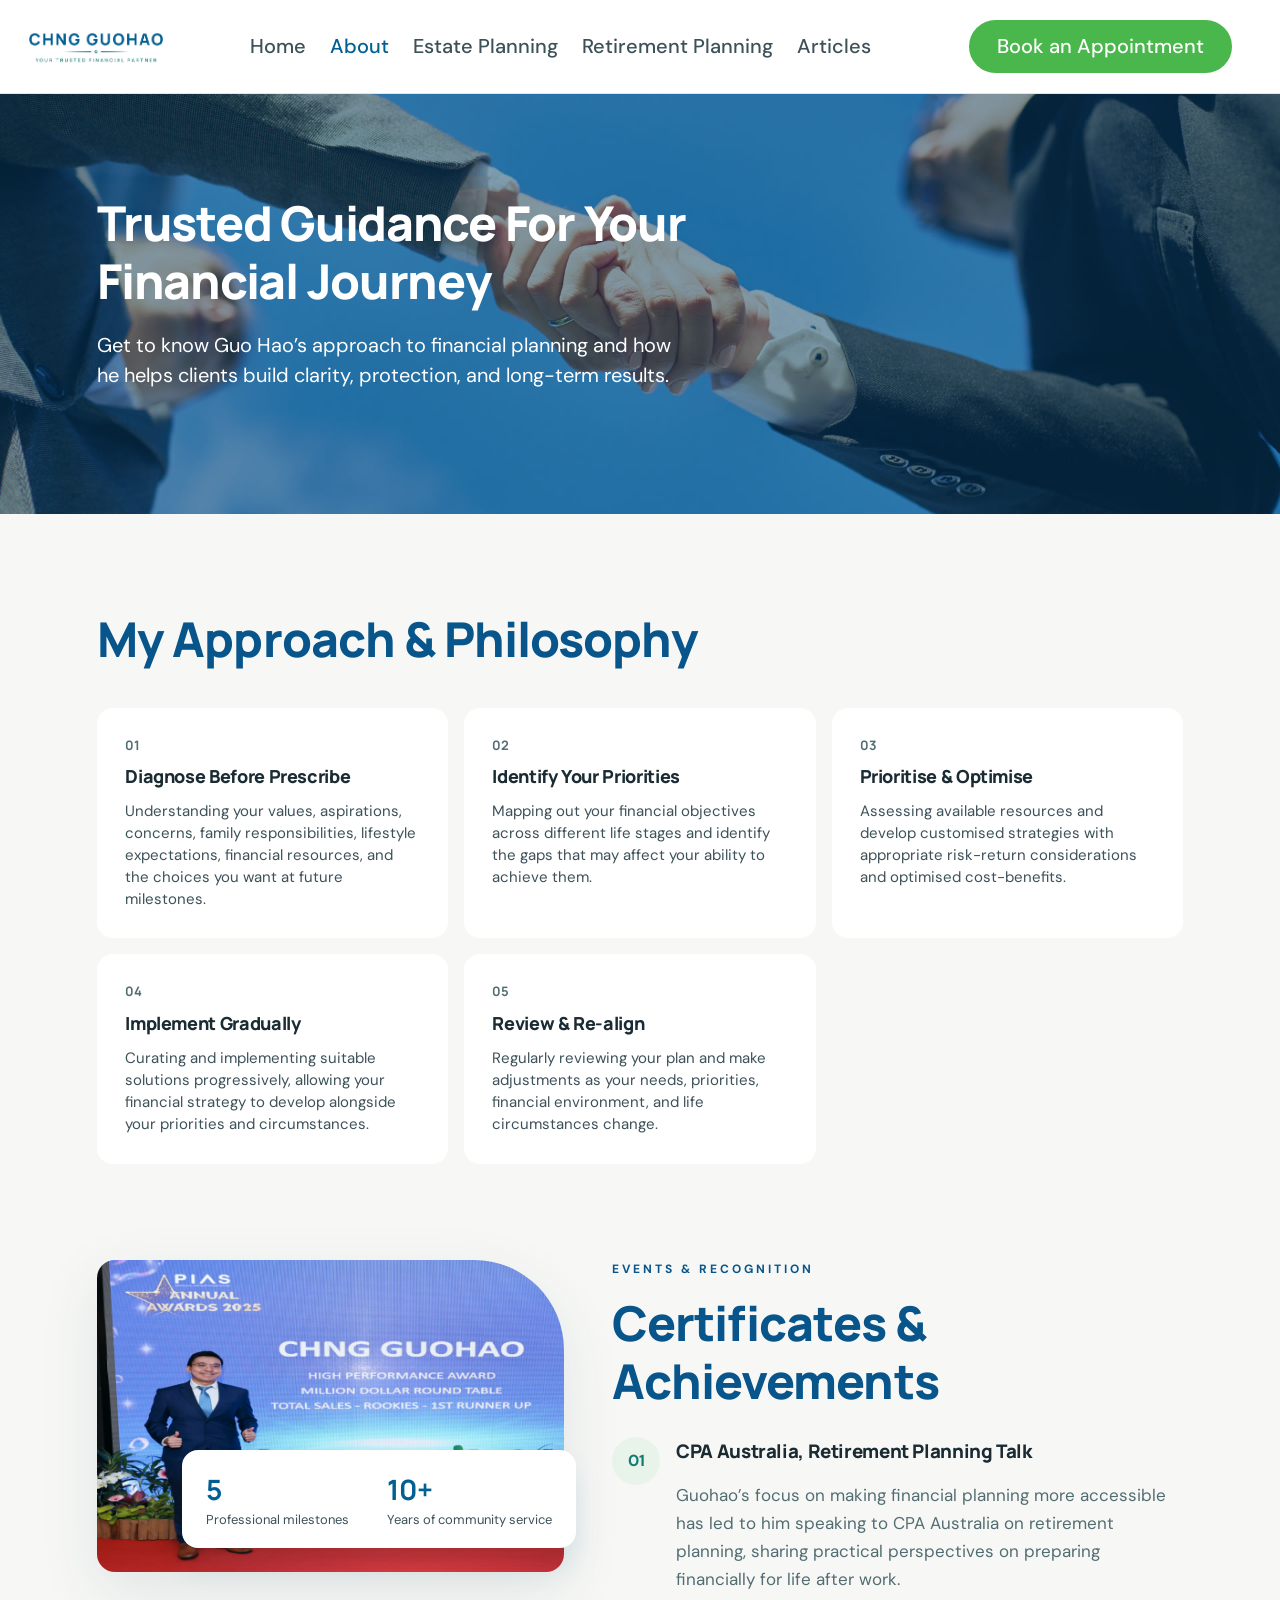
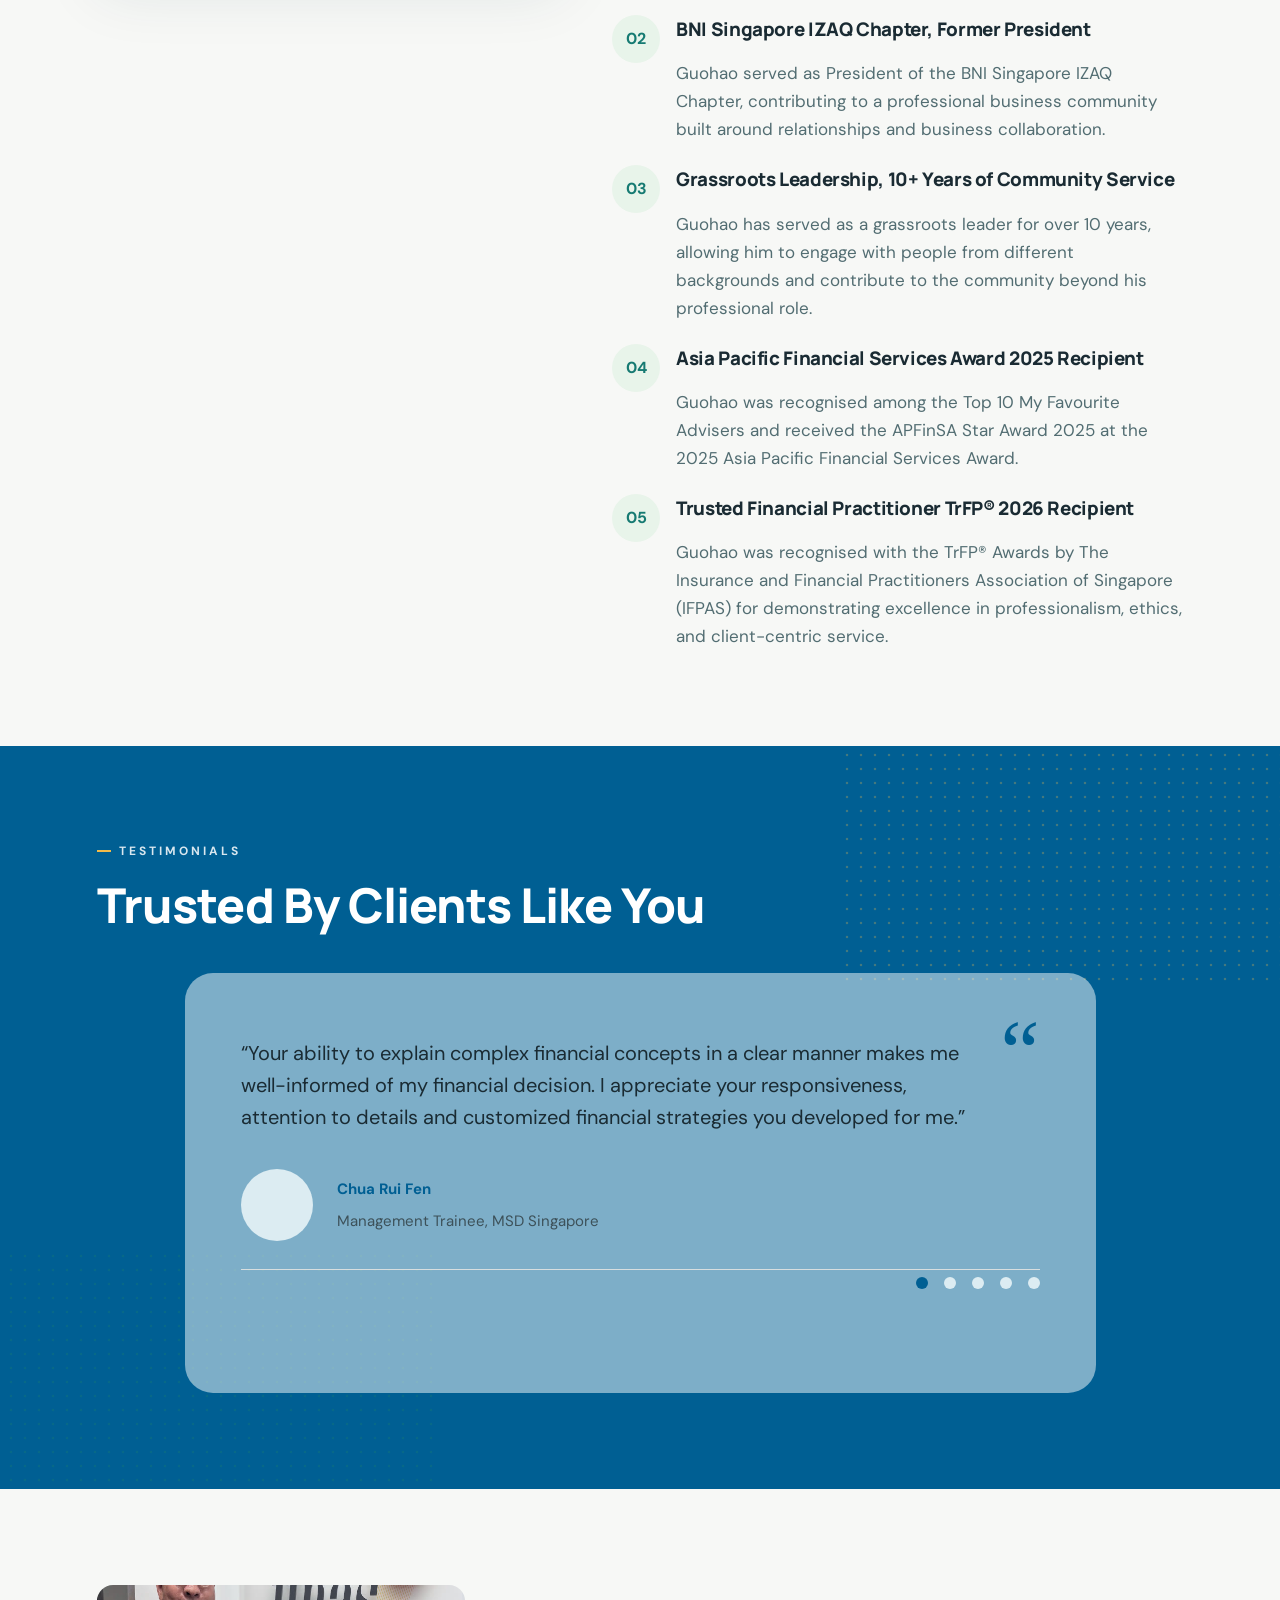
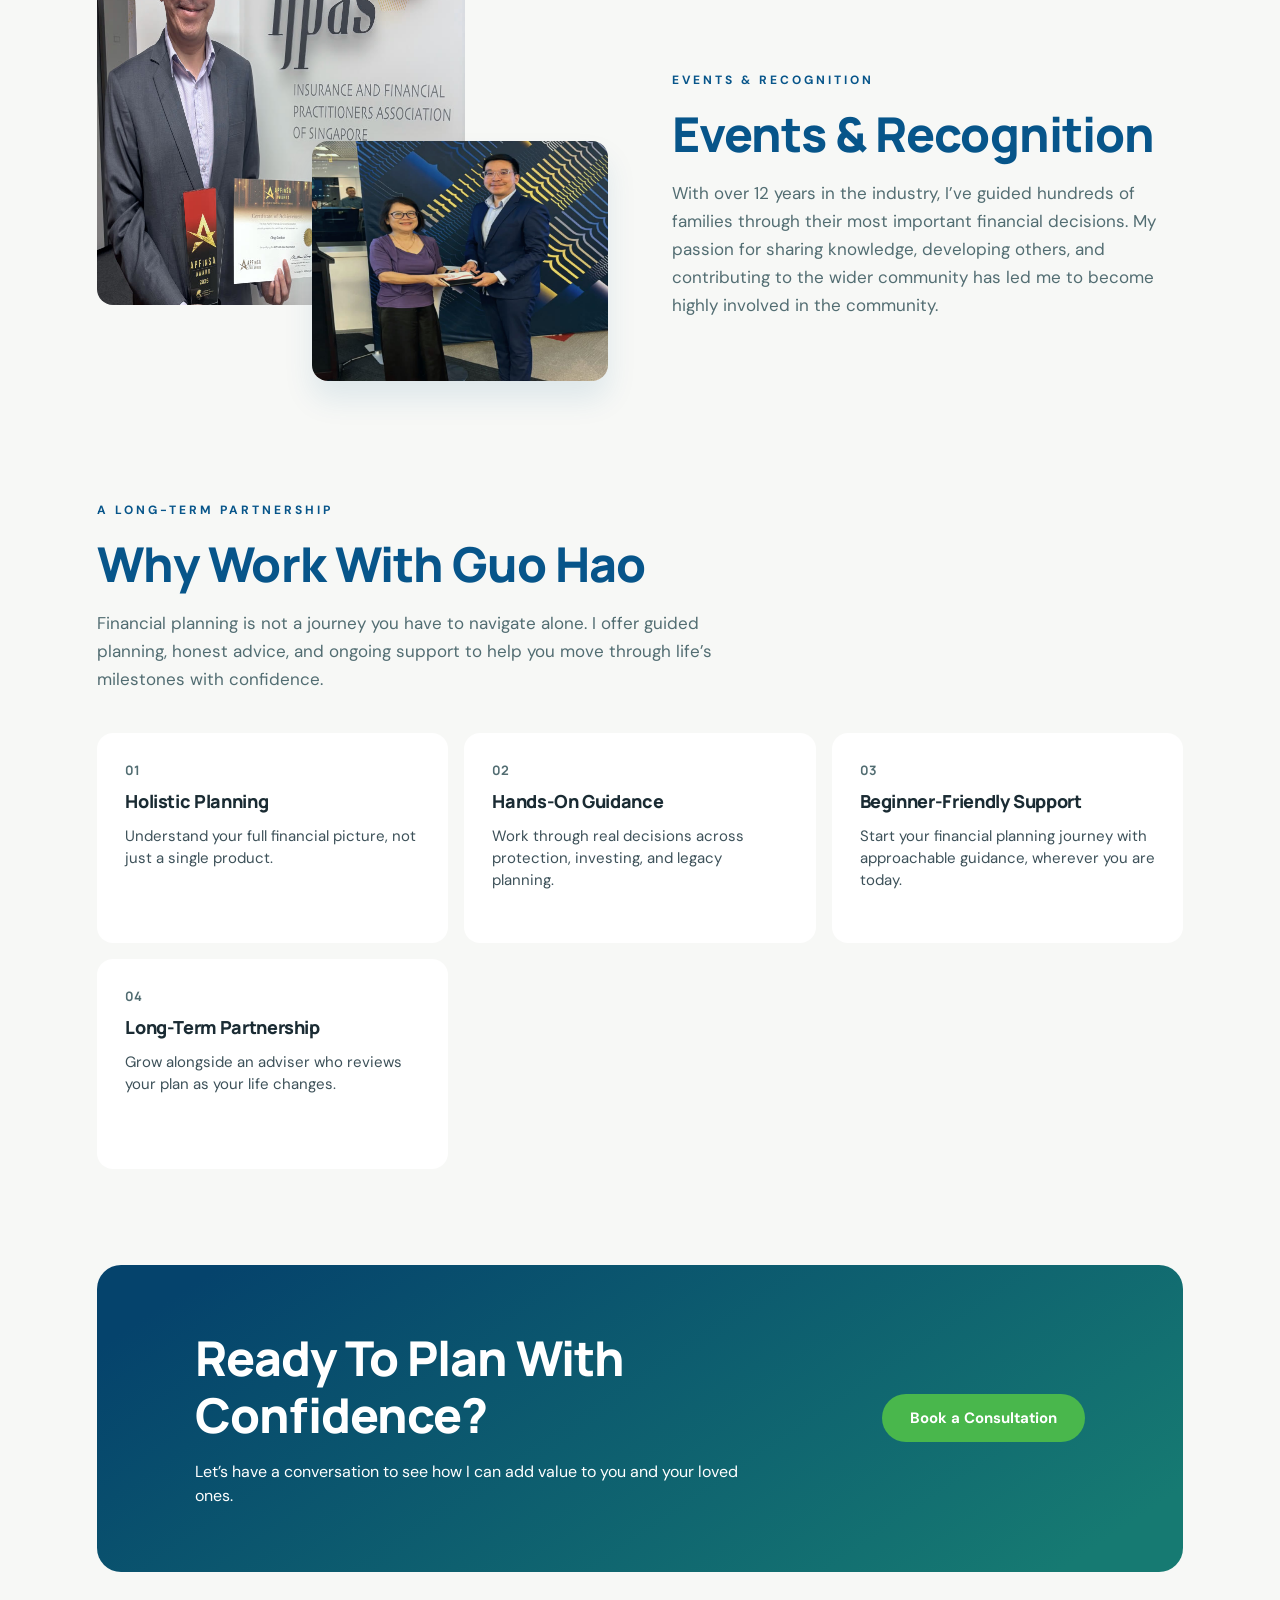
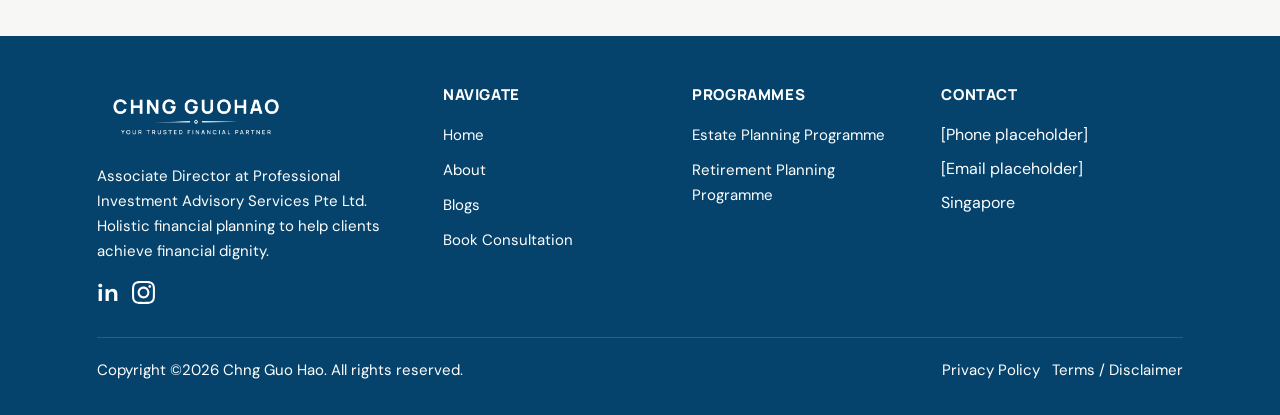
==== commit a708ab76: "Add all five Figma testimonials to the homepage carousel The prototype testimonial strip has five cl" ====
--- a/site/about.html
+++ b/site/about.html
@@ -105,18 +105,70 @@
       </div>
     </section>
     <section class="section quote-wrap">
-      <p class="kicker">Testimonials</p>
-      <h2>Trusted By Clients Like You</h2>
-      <blockquote class="quote">
-        <p>“Your ability to explain complex financial concepts in a clear manner makes me well-informed of my financial decision. I appreciate your responsiveness, attention to details and customized financial strategies you developed for me.”</p>
-        <div class="quote-person">
-          <img src="assets/photos/siti.jpg" alt="">
-          <div>
-            <p class="who">Chua Rui Fen</p>
-            <p class="role">Management Trainee, MSD Singapore</p>
+      <div class="section-inner testimonials">
+        <p class="kicker">Testimonials</p>
+        <h2>Trusted By Clients Like You</h2>
+        <div class="quote-card" data-testimonials>
+          <span class="quote-mark" aria-hidden="true">“</span>
+          <blockquote class="quote-slide is-active">
+            <p>“Your ability to explain complex financial concepts in a clear manner makes me well-informed of my financial decision. I appreciate your responsiveness, attention to details and customized financial strategies you developed for me.”</p>
+            <div class="quote-person">
+              <span class="quote-avatar" aria-hidden="true"></span>
+              <div>
+                <p class="who">Chua Rui Fen</p>
+                <p class="role">Management Trainee, MSD Singapore</p>
+              </div>
+            </div>
+          </blockquote>
+          <blockquote class="quote-slide">
+            <p>“Guohao cares for my financial planning needs and is very transparent in the proposed options. He is not pushy and able to provide sound finance advice to help me make informed decisions for my retirement planning.”</p>
+            <div class="quote-person">
+              <span class="quote-avatar" aria-hidden="true"></span>
+              <div>
+                <p class="who">Evelyn Low</p>
+                <p class="role">Retiree</p>
+              </div>
+            </div>
+          </blockquote>
+          <blockquote class="quote-slide">
+            <p>“Guohao shares the overall concept of financial success model and provides very clear and transparent viewpoints on the recommended plans to tailor to my financial planning needs. He is also very patient in addressing all my queries.”</p>
+            <div class="quote-person">
+              <span class="quote-avatar" aria-hidden="true"></span>
+              <div>
+                <p class="who">Julie Ji</p>
+                <p class="role">Senior Operational Excellence Manager, DB Schenker</p>
+              </div>
+            </div>
+          </blockquote>
+          <blockquote class="quote-slide">
+            <p>“Guohao is passionate in his field of work. I trust to leave my family’s financial planning needs to him. He optimizes my current resources and provides value-added inputs to meet my family’s financial needs. He goes the extra mile to ensure a fuss-free claim process, so the payout is received in a timely manner.”</p>
+            <div class="quote-person">
+              <span class="quote-avatar" aria-hidden="true"></span>
+              <div>
+                <p class="who">Leonard Leong</p>
+                <p class="role">Risk Management Specialist, UOB</p>
+              </div>
+            </div>
+          </blockquote>
+          <blockquote class="quote-slide">
+            <p>“Guohao has in-depth financial products knowledge and is attention to details. As a wealth management practitioner, he is passionate and highly motivated to serve clients and take care of their interests.”</p>
+            <div class="quote-person">
+              <span class="quote-avatar" aria-hidden="true"></span>
+              <div>
+                <p class="who">Daniel Tan</p>
+                <p class="role">Director, BroadTech Engineering</p>
+              </div>
+            </div>
+          </blockquote>
+          <div class="testimonial-dots" role="tablist" aria-label="Testimonials">
+            <button type="button" role="tab" aria-label="Show testimonial 1 of 5" aria-selected="true" class="is-active"></button>
+            <button type="button" role="tab" aria-label="Show testimonial 2 of 5" aria-selected="false"></button>
+            <button type="button" role="tab" aria-label="Show testimonial 3 of 5" aria-selected="false"></button>
+            <button type="button" role="tab" aria-label="Show testimonial 4 of 5" aria-selected="false"></button>
+            <button type="button" role="tab" aria-label="Show testimonial 5 of 5" aria-selected="false"></button>
           </div>
         </div>
-      </blockquote>
+      </div>
     </section>
     <section class="section">
       <div class="section-inner split">
--- a/site/css/styles.css
+++ b/site/css/styles.css
@@ -48,7 +48,7 @@
 }
 .skip:focus { left: 8px; background: var(--white); padding: 8px 12px; z-index: 40; }
 
-/* Header */
+/* Header — Figma Navigation Bar is 1440×93, logo at 17px, CTA at ~54px from the right */
 .site-header {
   background: var(--white);
   position: sticky;
@@ -60,28 +60,36 @@
   max-width: 1440px;
   margin: 0 auto;
   min-height: 93px;
-  padding: 18px var(--pad);
+  padding: 18px clamp(20px, 3.75vw, 54px) 18px clamp(16px, 1.2vw, 17px);
   display: flex;
   align-items: center;
-  justify-content: space-between;
-  gap: 24px;
-}
+  gap: 0;
+}
+.logo { flex: 0 0 auto; }
 .logo img { height: 52px; width: auto; }
 .nav {
+  flex: 1;
   display: flex;
   align-items: center;
-  gap: 28px;
-}
+  gap: 24px;
+}
+.nav > a:first-child,
+.nav-cta { margin-left: auto; }
 .nav a {
   color: var(--muted);
   font-size: 20px;
   font-weight: 500;
   line-height: 25px;
-  transition: color 0.2s ease, transform 0.2s ease;
+  white-space: nowrap;
+  transition: color 0.2s ease;
 }
 .nav a:hover,
 .nav a:focus-visible,
 .nav a.is-active { color: var(--navy); }
+.nav a.btn,
+.nav a.btn:hover,
+.nav a.btn:focus-visible,
+.nav a.btn.is-active { color: var(--white); }
 .btn {
   display: inline-flex;
   align-items: center;
@@ -91,34 +99,45 @@
   color: var(--white);
   border: 0;
   border-radius: 100px;
-  padding: 15px 24px;
+  padding: 14px 28px;
+  min-height: 48px;
   font-size: 15px;
   font-weight: 700;
   line-height: 18px;
+  white-space: nowrap;
   cursor: pointer;
-  transition: transform 0.2s ease, filter 0.2s ease, background 0.2s ease, box-shadow 0.2s ease;
+  box-shadow: none;
+  filter: none;
+  transform: none;
+  transition: background 0.2s ease, color 0.2s ease;
 }
 .btn:hover,
 .btn:focus-visible {
-  filter: brightness(0.96);
-  transform: translateY(-1px);
-  box-shadow: 0 8px 18px rgba(73, 183, 76, 0.28);
+  background: var(--gold);
+  color: var(--white);
+  box-shadow: none;
+  filter: none;
+  transform: none;
 }
 .btn-gold { background: var(--gold); }
-.btn-gold:hover { box-shadow: 0 8px 18px rgba(242, 186, 73, 0.35); }
+.btn-gold:hover,
+.btn-gold:focus-visible {
+  background: var(--gold);
+  box-shadow: none;
+}
 .btn-outline {
   background: transparent;
   color: var(--navy);
   border: 1.5px solid var(--navy);
   box-shadow: none;
 }
-.btn-outline:hover {
+.btn-outline:hover,
+.btn-outline:focus-visible {
   background: var(--navy);
   color: var(--white);
-  filter: none;
   box-shadow: none;
 }
-.nav-cta { padding: 14px 22px; font-size: 15px; }
+.nav-cta { padding: 14px 28px; font-size: 15px; }
 .nav-toggle {
   display: none;
   background: none;
@@ -280,22 +299,23 @@
 }
 
 .ticker {
-  background: var(--white);
-  overflow: hidden;
-  padding: 28px 0;
-  border-bottom: 1px solid rgba(169, 189, 175, 0.25);
+  background: linear-gradient(180deg, #dcecf2 0%, #e7e7e3 100%);
+  overflow: hidden;
+  padding: 38px 0;
 }
 .ticker-track {
   display: flex;
   gap: 48px;
   width: max-content;
-  animation: ticker 28s linear infinite;
+  padding-left: 28px;
+  animation: ticker 18s linear infinite;
   font-family: Manrope, sans-serif;
   font-weight: 800;
   letter-spacing: 1.2px;
   font-size: 15px;
+  line-height: 25px;
   text-transform: uppercase;
-  color: var(--navy-deep);
+  color: rgba(0, 0, 0, 0.7);
 }
 .ticker-track span { white-space: nowrap; }
 @keyframes ticker {
@@ -315,7 +335,9 @@
   margin-bottom: 16px;
 }
 .kicker.navy { color: var(--navy-deep); }
+.kicker.teal { color: var(--teal); }
 h2 { font-size: clamp(32px, 4vw, 48px); line-height: 1.2; color: var(--navy-deep); }
+h2 .accent-teal { color: var(--teal); }
 .lede { color: var(--muted-2); font-size: 17px; line-height: 28px; max-width: 52ch; margin-top: 16px; }
 
 .split {
@@ -428,6 +450,80 @@
 }
 .card h3 { font-size: 20px; color: var(--ink); font-family: Manrope, sans-serif; margin-bottom: 12px; }
 .card p { color: var(--muted); font-size: 18px; line-height: 28px; }
+
+.services {
+  position: relative;
+  overflow: hidden;
+  padding: 128px var(--pad) 96px;
+  background: var(--white);
+}
+.services .split { align-items: start; }
+.services h2 {
+  font-family: "DM Sans", sans-serif;
+  font-weight: 700;
+  letter-spacing: -1.2px;
+  line-height: 1.25;
+  color: var(--navy-deep);
+}
+.services .lede {
+  font-size: 16px;
+  line-height: 28px;
+  max-width: 38ch;
+  color: var(--muted-2);
+}
+.service-cards {
+  display: flex;
+  flex-direction: column;
+  gap: 16px;
+}
+.services .card {
+  padding: 40px;
+  border-radius: 23px;
+  border: 1px solid var(--warm);
+  box-shadow: 1px 2px 4px rgba(0, 0, 0, 0.11);
+}
+.services .card:hover {
+  transform: none;
+  box-shadow: 1px 2px 4px rgba(0, 0, 0, 0.11);
+}
+.services .card h3 {
+  font-family: "DM Sans", sans-serif;
+  font-weight: 700;
+  font-size: 20px;
+  line-height: 28px;
+  color: var(--navy-deep);
+  margin-bottom: 12px;
+}
+.services .card p {
+  font-size: 18px;
+  line-height: 24px;
+  color: var(--muted-2);
+}
+.services .card .btn { margin-top: 24px; }
+.halftone {
+  position: absolute;
+  width: 110px;
+  height: 110px;
+  background-image: radial-gradient(circle, #167a72 2.1px, transparent 2.2px);
+  background-size: 18px 18px;
+  transform: rotate(35deg);
+  pointer-events: none;
+  opacity: 0.65;
+}
+.ht-tr { top: -18px; right: 48px; }
+.ht-bl { bottom: 48px; left: 24px; }
+.deco-sq {
+  position: absolute;
+  width: 24px;
+  height: 24px;
+  border-radius: 7px;
+  background: #005f93;
+  opacity: 0.18;
+  pointer-events: none;
+  animation: spin-dot 2s cubic-bezier(0.5, 0, 0.5, 1) infinite;
+}
+.deco-sq-tl { top: 60px; left: 37px; }
+.deco-sq-br { bottom: 72px; right: 37px; }
 .card a { display: inline-block; margin-top: 16px; color: var(--navy); font-weight: 700; font-size: 14px; }
 .card .btn { margin-top: 20px; }
 
@@ -515,33 +611,109 @@
 .stats strong { display: block; font-family: Manrope, sans-serif; font-size: 48px; color: var(--navy); }
 .stats span { color: var(--muted); }
 
-.quote-wrap { background: var(--navy); color: var(--white); text-align: center; }
-.quote-wrap .kicker { color: rgba(255,255,255,0.8); }
-.quote-wrap h2 { color: var(--white); margin-bottom: 32px; }
-.quote {
-  background: var(--white);
+.quote-wrap {
+  background: var(--navy);
+  color: var(--white);
+  position: relative;
+  overflow: hidden;
+}
+.quote-wrap::before,
+.quote-wrap::after {
+  content: "";
+  position: absolute;
+  width: 520px;
+  height: 280px;
+  background-image: radial-gradient(circle, rgba(242, 186, 73, 0.28) 1.4px, transparent 1.6px);
+  background-size: 14px 14px;
+  pointer-events: none;
+}
+.quote-wrap::before { top: -40px; right: -80px; }
+.quote-wrap::after {
+  bottom: -40px;
+  left: -80px;
+  background-image: radial-gradient(circle, rgba(22, 122, 114, 0.35) 1.4px, transparent 1.6px);
+}
+.testimonials { position: relative; z-index: 1; max-width: 1224px; }
+.quote-wrap .kicker {
+  color: rgba(255,255,255,0.85);
+  display: flex;
+  align-items: center;
+  gap: 8px;
+}
+.quote-wrap .kicker::before {
+  content: "";
+  width: 14px;
+  height: 2px;
+  background: var(--gold);
+}
+.quote-wrap h2 { color: var(--white); margin-bottom: 40px; }
+.quote-card {
+  position: relative;
+  background: rgba(255, 255, 255, 0.49);
   color: var(--ink);
-  border-radius: 24px;
-  padding: 40px;
-  max-width: 920px;
+  border-radius: 28px;
+  padding: 64px 56px 48px;
+  max-width: 911px;
   margin: 0 auto;
+  min-height: 420px;
   text-align: left;
 }
-.quote p { font-size: 20px; line-height: 32px; }
-.quote .who { margin-top: 24px; color: var(--navy); font-weight: 700; }
-.quote .role { color: var(--muted); font-weight: 400; }
+.quote-mark {
+  position: absolute;
+  top: 48px;
+  right: 56px;
+  font-family: Georgia, "Times New Roman", serif;
+  font-size: 88px;
+  line-height: 0.7;
+  color: var(--navy);
+  pointer-events: none;
+}
+.quote-slide { display: none; margin: 0; }
+.quote-slide.is-active { display: block; }
+.quote-slide p { font-size: 20px; line-height: 32px; max-width: 52ch; }
+.quote .who,
+.quote-slide .who { color: var(--navy); font-weight: 700; font-size: 15px; }
+.quote .role,
+.quote-slide .role { color: var(--muted); font-weight: 400; font-size: 15px; }
 .quote-person {
   display: flex;
   align-items: center;
-  gap: 14px;
-  margin-top: 24px;
+  gap: 24px;
+  margin-top: 36px;
+  padding: 0 170px 28px 0;
+  border-bottom: 1px solid rgba(231, 231, 227, 0.85);
+}
+.quote-avatar {
+  width: 72px;
+  height: 72px;
+  border-radius: 50%;
+  background: var(--ice);
+  flex: 0 0 auto;
 }
 .quote-person img {
-  width: 48px;
-  height: 48px;
+  width: 72px;
+  height: 72px;
   border-radius: 50%;
   object-fit: cover;
 }
+.testimonial-dots {
+  position: absolute;
+  right: 56px;
+  bottom: 104px;
+  display: flex;
+  gap: 16px;
+  align-items: center;
+}
+.testimonial-dots button {
+  width: 12px;
+  height: 12px;
+  padding: 0;
+  border: 0;
+  border-radius: 50%;
+  background: var(--ice);
+  cursor: pointer;
+}
+.testimonial-dots button.is-active { background: var(--navy); }
 
 .achievements {
   display: grid;
@@ -937,13 +1109,20 @@
     padding: 16px;
     border-radius: 16px;
     box-shadow: var(--shadow);
+    gap: 12px;
   }
+  .nav > a:first-child,
+  .nav-cta { margin-left: 0; }
   .nav.is-open { display: flex; }
   .header-inner { position: relative; }
   .hero-art { min-height: 420px; }
   .hero-art img { position: relative; right: auto; height: 420px; margin: 0 auto; }
   .cta-band { margin: 0 16px 40px; }
   .award-stats { position: static; margin-top: 16px; }
+  .quote-card { padding: 48px 24px 32px; min-height: 0; }
+  .quote-mark { right: 24px; top: 28px; font-size: 64px; }
+  .quote-person { padding-right: 0; }
+  .testimonial-dots { position: static; justify-content: flex-start; margin-top: 20px; }
 }
 
 @media (prefers-reduced-motion: reduce) {
@@ -951,6 +1130,7 @@
   .ticker-track,
   .reviews-card,
   .spin-dot,
+  .deco-sq,
   .photo-card img,
   .article .thumb img {
     animation: none !important;
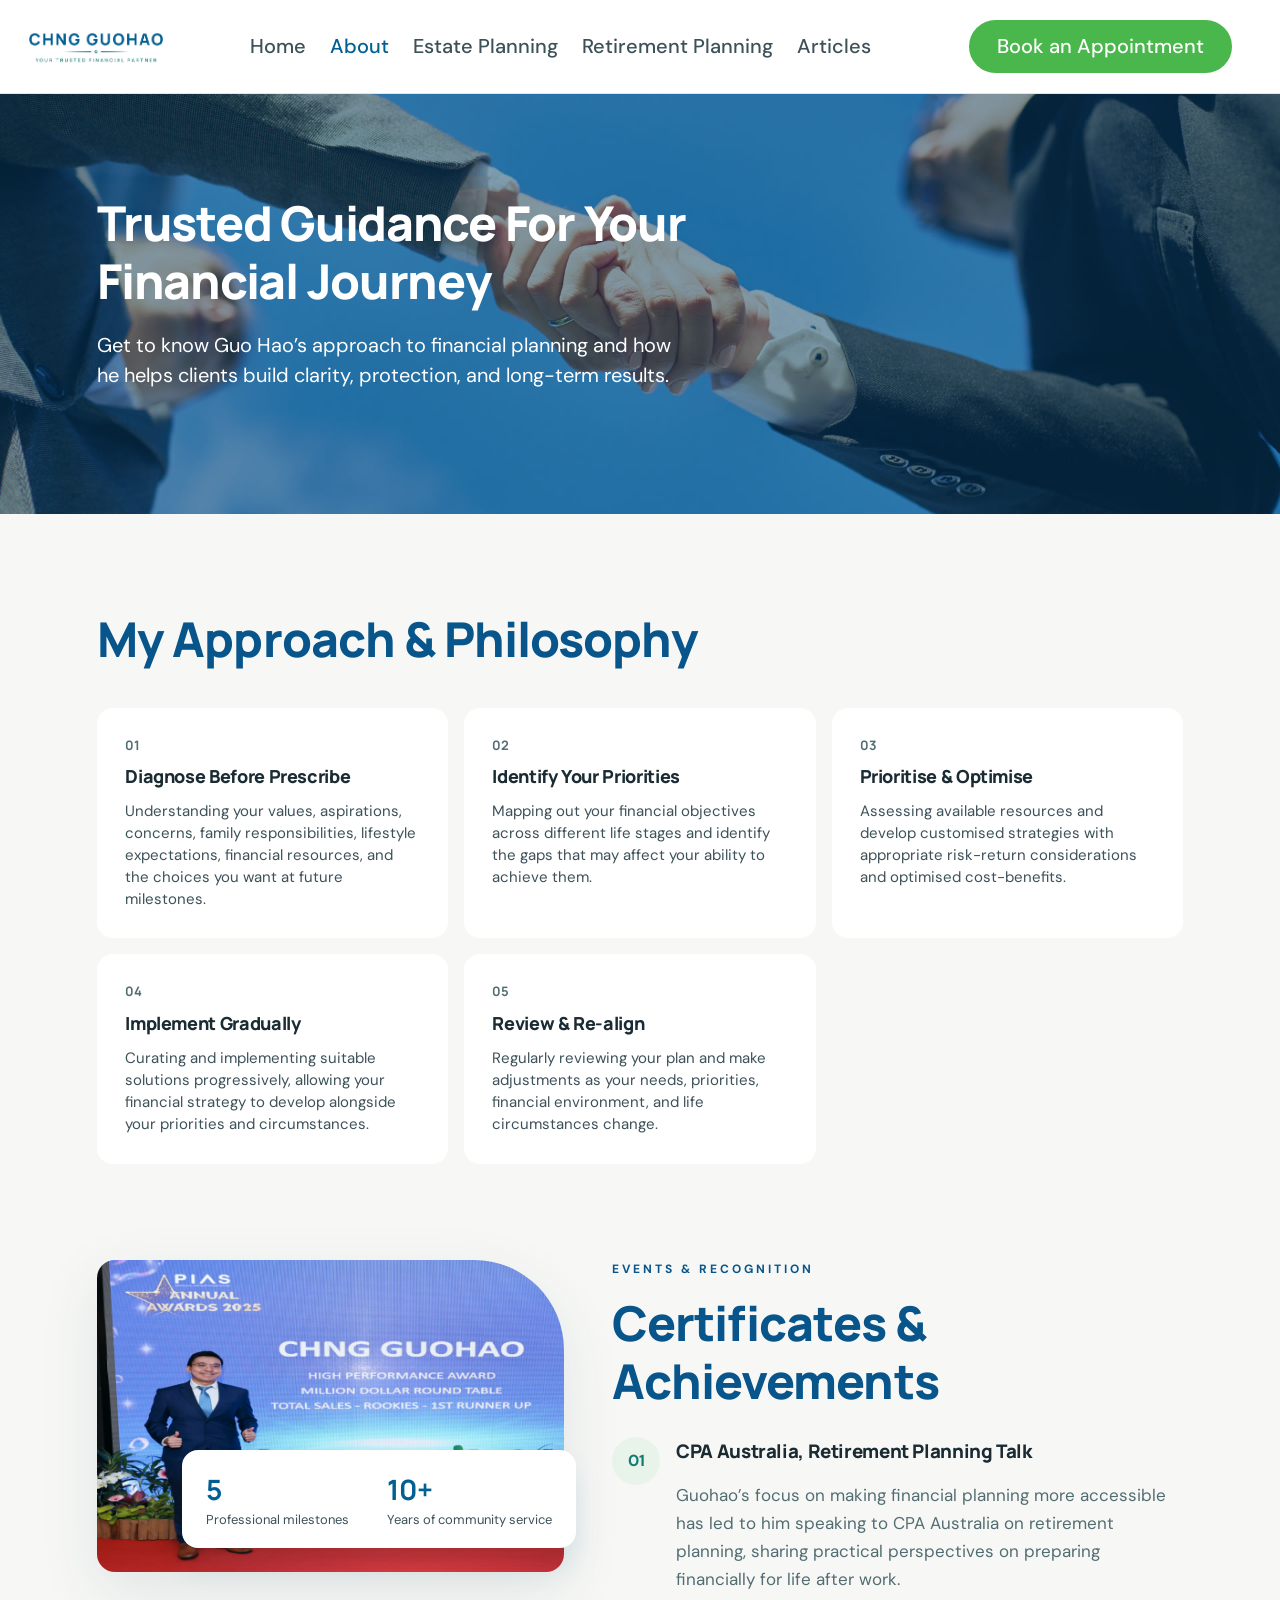
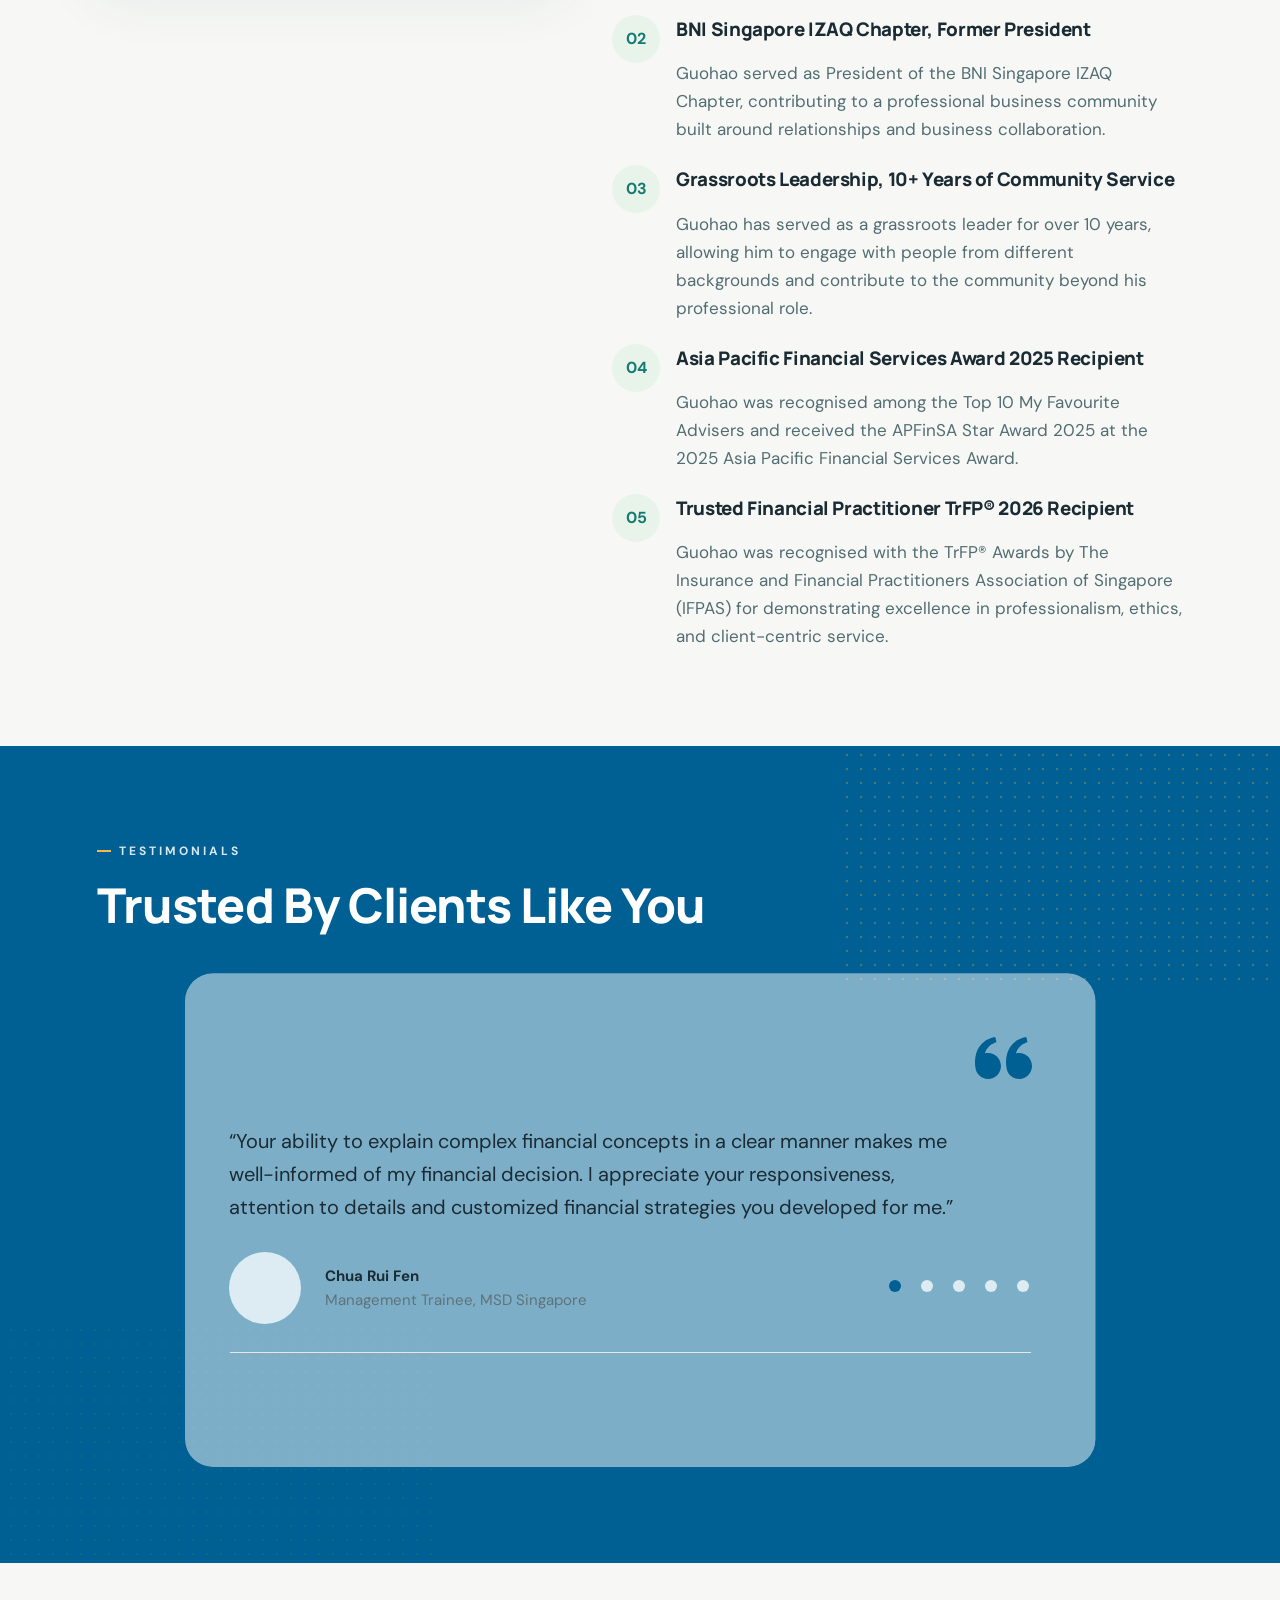
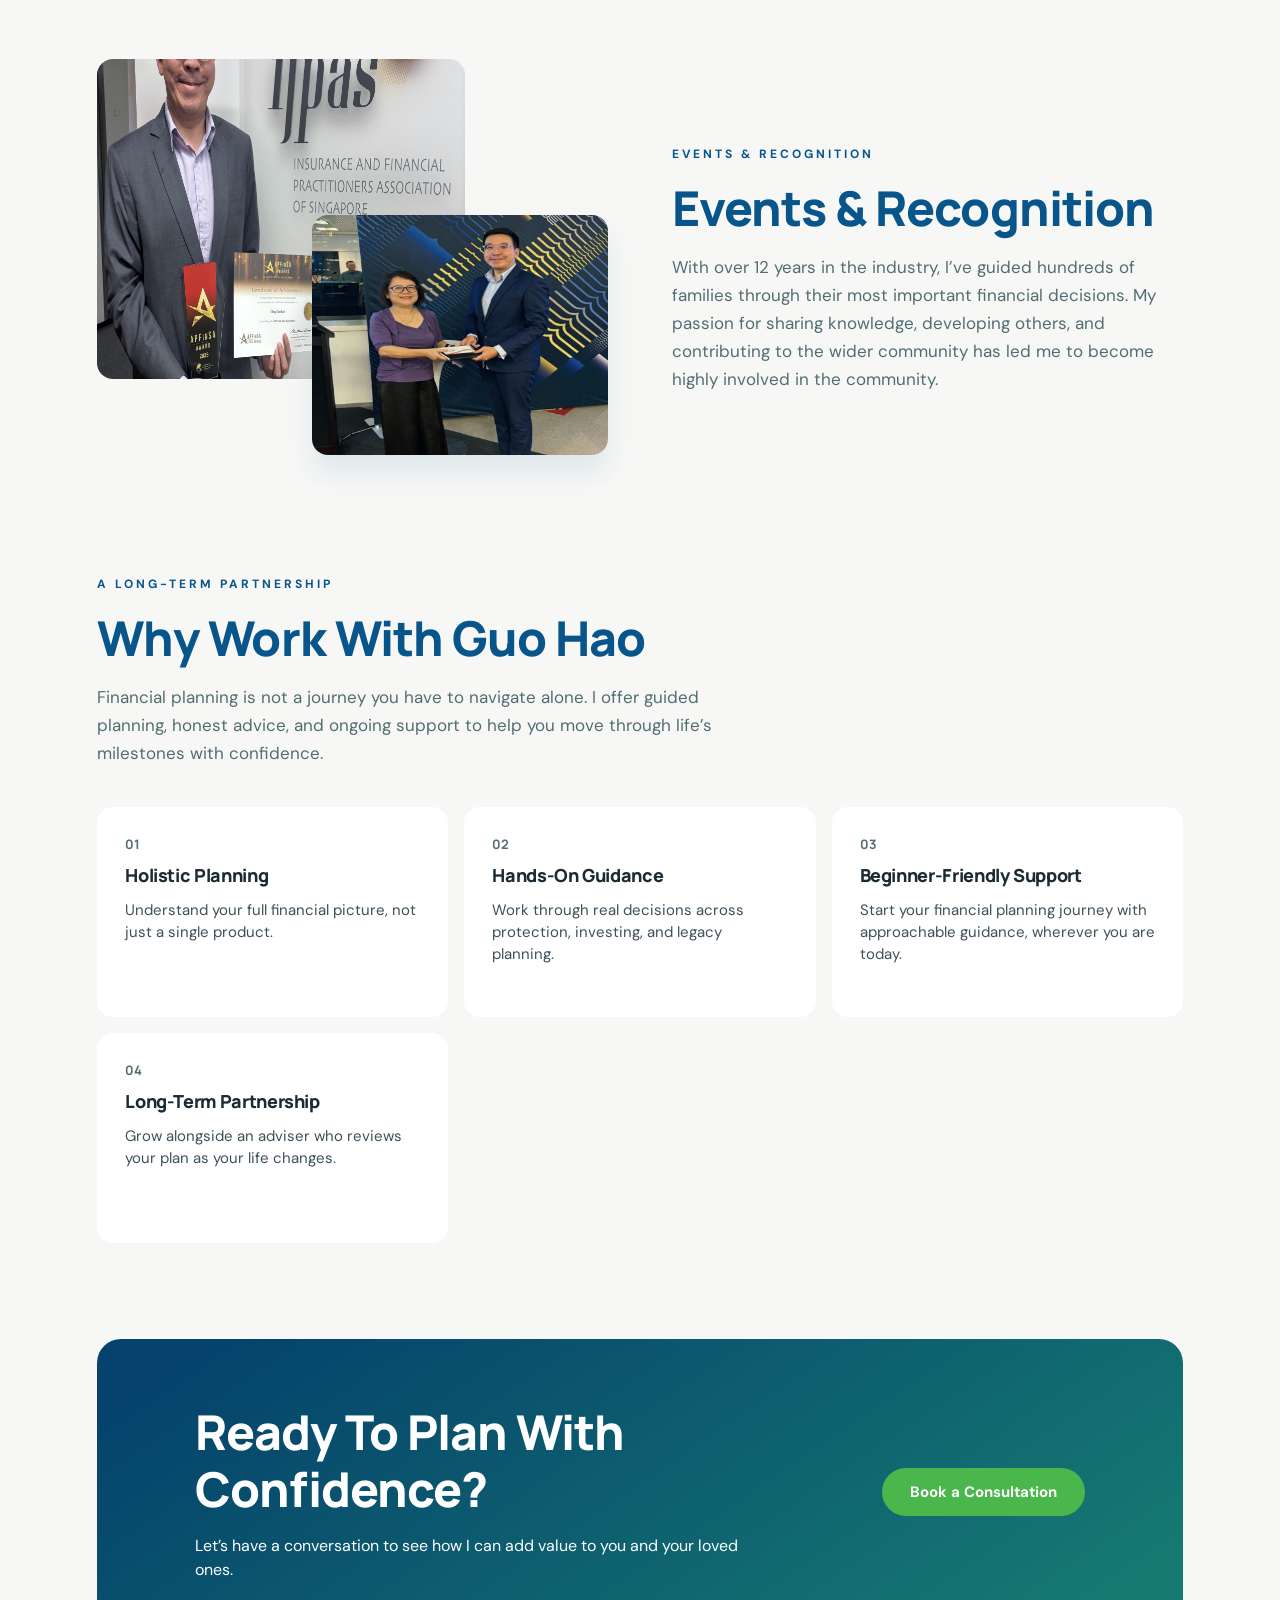
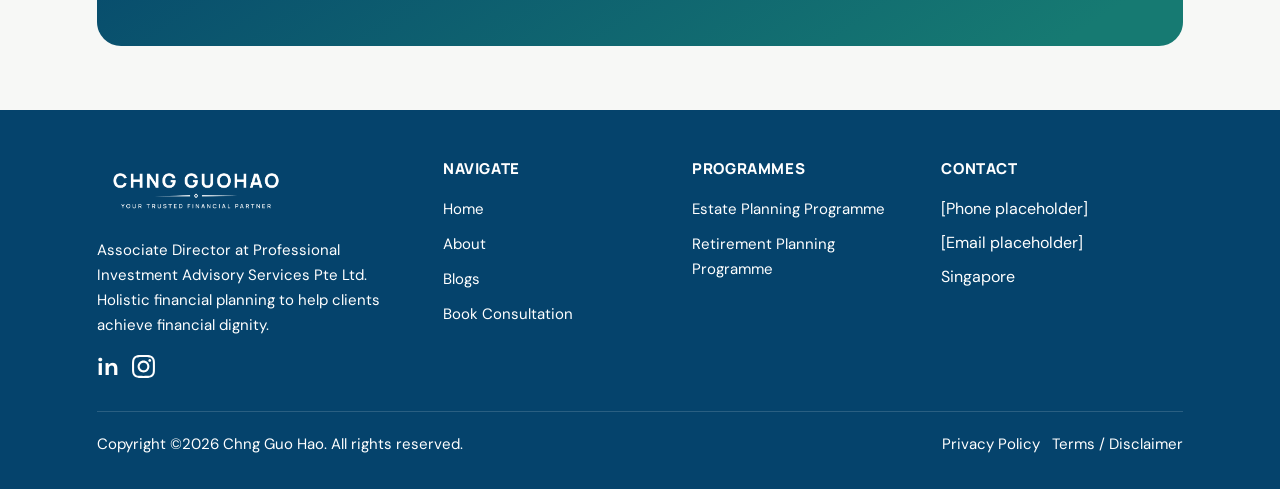
==== commit 80c1c198: "Port testimonials to the Figma single-card carousel Replace the stacked five-quote list with the pro" ====
--- a/site/about.html
+++ b/site/about.html
@@ -108,65 +108,24 @@
       <div class="section-inner testimonials">
         <p class="kicker">Testimonials</p>
         <h2>Trusted By Clients Like You</h2>
-        <div class="quote-card" data-testimonials>
-          <span class="quote-mark" aria-hidden="true">“</span>
-          <blockquote class="quote-slide is-active">
-            <p>“Your ability to explain complex financial concepts in a clear manner makes me well-informed of my financial decision. I appreciate your responsiveness, attention to details and customized financial strategies you developed for me.”</p>
-            <div class="quote-person">
-              <span class="quote-avatar" aria-hidden="true"></span>
-              <div>
-                <p class="who">Chua Rui Fen</p>
-                <p class="role">Management Trainee, MSD Singapore</p>
-              </div>
+        <div class="quote-card" data-testimonials aria-roledescription="carousel" aria-label="Client testimonials">
+          <img class="quote-mark" src="assets/icons/quote-left.svg" alt="" width="56.8448" height="41.3333" aria-hidden="true">
+          <div class="quote-viewport">
+            <div class="quote-track" data-quote-track>
+              <blockquote class="quote-slide is-active">
+                <p>“Your ability to explain complex financial concepts in a clear manner makes me well-informed of my financial decision. I appreciate your responsiveness, attention to details and customized financial strategies you developed for me.”</p>
+                <footer class="quote-person">
+                  <span class="quote-avatar" aria-hidden="true"></span>
+                  <div>
+                    <p class="who">Chua Rui Fen</p>
+                    <p class="role">Management Trainee, MSD Singapore</p>
+                  </div>
+                </footer>
+              </blockquote>
             </div>
-          </blockquote>
-          <blockquote class="quote-slide">
-            <p>“Guohao cares for my financial planning needs and is very transparent in the proposed options. He is not pushy and able to provide sound finance advice to help me make informed decisions for my retirement planning.”</p>
-            <div class="quote-person">
-              <span class="quote-avatar" aria-hidden="true"></span>
-              <div>
-                <p class="who">Evelyn Low</p>
-                <p class="role">Retiree</p>
-              </div>
-            </div>
-          </blockquote>
-          <blockquote class="quote-slide">
-            <p>“Guohao shares the overall concept of financial success model and provides very clear and transparent viewpoints on the recommended plans to tailor to my financial planning needs. He is also very patient in addressing all my queries.”</p>
-            <div class="quote-person">
-              <span class="quote-avatar" aria-hidden="true"></span>
-              <div>
-                <p class="who">Julie Ji</p>
-                <p class="role">Senior Operational Excellence Manager, DB Schenker</p>
-              </div>
-            </div>
-          </blockquote>
-          <blockquote class="quote-slide">
-            <p>“Guohao is passionate in his field of work. I trust to leave my family’s financial planning needs to him. He optimizes my current resources and provides value-added inputs to meet my family’s financial needs. He goes the extra mile to ensure a fuss-free claim process, so the payout is received in a timely manner.”</p>
-            <div class="quote-person">
-              <span class="quote-avatar" aria-hidden="true"></span>
-              <div>
-                <p class="who">Leonard Leong</p>
-                <p class="role">Risk Management Specialist, UOB</p>
-              </div>
-            </div>
-          </blockquote>
-          <blockquote class="quote-slide">
-            <p>“Guohao has in-depth financial products knowledge and is attention to details. As a wealth management practitioner, he is passionate and highly motivated to serve clients and take care of their interests.”</p>
-            <div class="quote-person">
-              <span class="quote-avatar" aria-hidden="true"></span>
-              <div>
-                <p class="who">Daniel Tan</p>
-                <p class="role">Director, BroadTech Engineering</p>
-              </div>
-            </div>
-          </blockquote>
-          <div class="testimonial-dots" role="tablist" aria-label="Testimonials">
-            <button type="button" role="tab" aria-label="Show testimonial 1 of 5" aria-selected="true" class="is-active"></button>
-            <button type="button" role="tab" aria-label="Show testimonial 2 of 5" aria-selected="false"></button>
-            <button type="button" role="tab" aria-label="Show testimonial 3 of 5" aria-selected="false"></button>
-            <button type="button" role="tab" aria-label="Show testimonial 4 of 5" aria-selected="false"></button>
-            <button type="button" role="tab" aria-label="Show testimonial 5 of 5" aria-selected="false"></button>
           </div>
+          <span class="quote-rule" aria-hidden="true"></span>
+          <div class="testimonial-dots" role="tablist" aria-label="Testimonials"></div>
         </div>
       </div>
     </section>
--- a/site/css/styles.css
+++ b/site/css/styles.css
@@ -649,39 +649,84 @@
 .quote-wrap h2 { color: var(--white); margin-bottom: 40px; }
 .quote-card {
   position: relative;
+  display: flex;
+  flex-direction: column;
   background: rgba(255, 255, 255, 0.49);
   color: var(--ink);
   border-radius: 28px;
-  padding: 64px 56px 48px;
-  max-width: 911px;
+  width: min(911px, 100%);
+  min-height: 494px;
   margin: 0 auto;
-  min-height: 420px;
+  overflow: hidden;
+  isolation: isolate;
+  clip-path: inset(0 round 28px);
   text-align: left;
 }
 .quote-mark {
   position: absolute;
-  top: 48px;
-  right: 56px;
-  font-family: Georgia, "Times New Roman", serif;
-  font-size: 88px;
-  line-height: 0.7;
-  color: var(--navy);
+  top: 64px;
+  right: 64px;
+  z-index: 2;
   pointer-events: none;
 }
-.quote-slide { display: none; margin: 0; }
-.quote-slide.is-active { display: block; }
-.quote-slide p { font-size: 20px; line-height: 32px; max-width: 52ch; }
-.quote .who,
-.quote-slide .who { color: var(--navy); font-weight: 700; font-size: 15px; }
-.quote .role,
-.quote-slide .role { color: var(--muted); font-weight: 400; font-size: 15px; }
+.quote-viewport {
+  position: relative;
+  flex: 1 1 auto;
+  min-width: 0;
+  min-height: 0;
+  overflow: hidden;
+  clip-path: inset(0);
+}
+.quote-track {
+  position: relative;
+  height: 100%;
+}
+.quote-slide {
+  margin: 0;
+  padding: 152px 44px 0 44px;
+  display: flex;
+  flex-direction: column;
+  position: absolute;
+  left: 0;
+  right: 0;
+  top: 0;
+  opacity: 0;
+  pointer-events: none;
+  transition: opacity 0.3s ease-in-out;
+}
+.quote-slide.is-active {
+  position: relative;
+  opacity: 1;
+  pointer-events: auto;
+  z-index: 1;
+}
+.quote-slide.is-leave {
+  opacity: 0;
+}
+.quote-slide > p {
+  font-size: 20px;
+  line-height: 33px;
+  color: var(--ink);
+  max-width: 52ch;
+}
+.quote-slide .who {
+  color: var(--ink);
+  font-weight: 700;
+  font-size: 15px;
+  line-height: 24.75px;
+}
+.quote-slide .role {
+  color: #5f7279;
+  font-weight: 400;
+  font-size: 15px;
+  line-height: 24.75px;
+}
 .quote-person {
   display: flex;
   align-items: center;
   gap: 24px;
-  margin-top: 36px;
-  padding: 0 170px 28px 0;
-  border-bottom: 1px solid rgba(231, 231, 227, 0.85);
+  margin-top: 28px;
+  padding-right: 170px;
 }
 .quote-avatar {
   width: 72px;
@@ -696,12 +741,22 @@
   border-radius: 50%;
   object-fit: cover;
 }
+.quote-rule {
+  position: absolute;
+  left: 45px;
+  right: 65px;
+  bottom: 114px;
+  height: 1px;
+  background: var(--warm);
+  pointer-events: none;
+}
 .testimonial-dots {
   position: absolute;
-  right: 56px;
-  bottom: 104px;
-  display: flex;
-  gap: 16px;
+  right: 67px;
+  bottom: 175px;
+  z-index: 2;
+  display: flex;
+  gap: 20px;
   align-items: center;
 }
 .testimonial-dots button {
@@ -712,8 +767,13 @@
   border-radius: 50%;
   background: var(--ice);
   cursor: pointer;
+  transition: background 0.3s ease-in-out, transform 0.3s ease-in-out;
 }
 .testimonial-dots button.is-active { background: var(--navy); }
+.testimonial-dots button:focus-visible {
+  outline: 2px solid var(--navy);
+  outline-offset: 3px;
+}
 
 .achievements {
   display: grid;
@@ -1119,10 +1179,14 @@
   .hero-art img { position: relative; right: auto; height: 420px; margin: 0 auto; }
   .cta-band { margin: 0 16px 40px; }
   .award-stats { position: static; margin-top: 16px; }
-  .quote-card { padding: 48px 24px 32px; min-height: 0; }
-  .quote-mark { right: 24px; top: 28px; font-size: 64px; }
-  .quote-person { padding-right: 0; }
-  .testimonial-dots { position: static; justify-content: flex-start; margin-top: 20px; }
+  .quote-card { min-height: 0; height: auto; }
+  .quote-viewport { flex: 0 0 auto; height: auto; }
+  .quote-track { height: auto; }
+  .quote-slide { padding: 88px 24px 20px; }
+  .quote-mark { right: 24px; top: 28px; }
+  .quote-person { padding-right: 0; margin-top: 24px; }
+  .quote-rule { position: static; display: block; margin: 4px 24px 0; }
+  .testimonial-dots { position: static; justify-content: flex-start; margin: 16px 24px 24px; }
 }
 
 @media (prefers-reduced-motion: reduce) {
@@ -1132,7 +1196,10 @@
   .spin-dot,
   .deco-sq,
   .photo-card img,
-  .article .thumb img {
+  .article .thumb img,
+  .quote-track,
+  .quote-slide,
+  .testimonial-dots button {
     animation: none !important;
     transition: none !important;
   }
